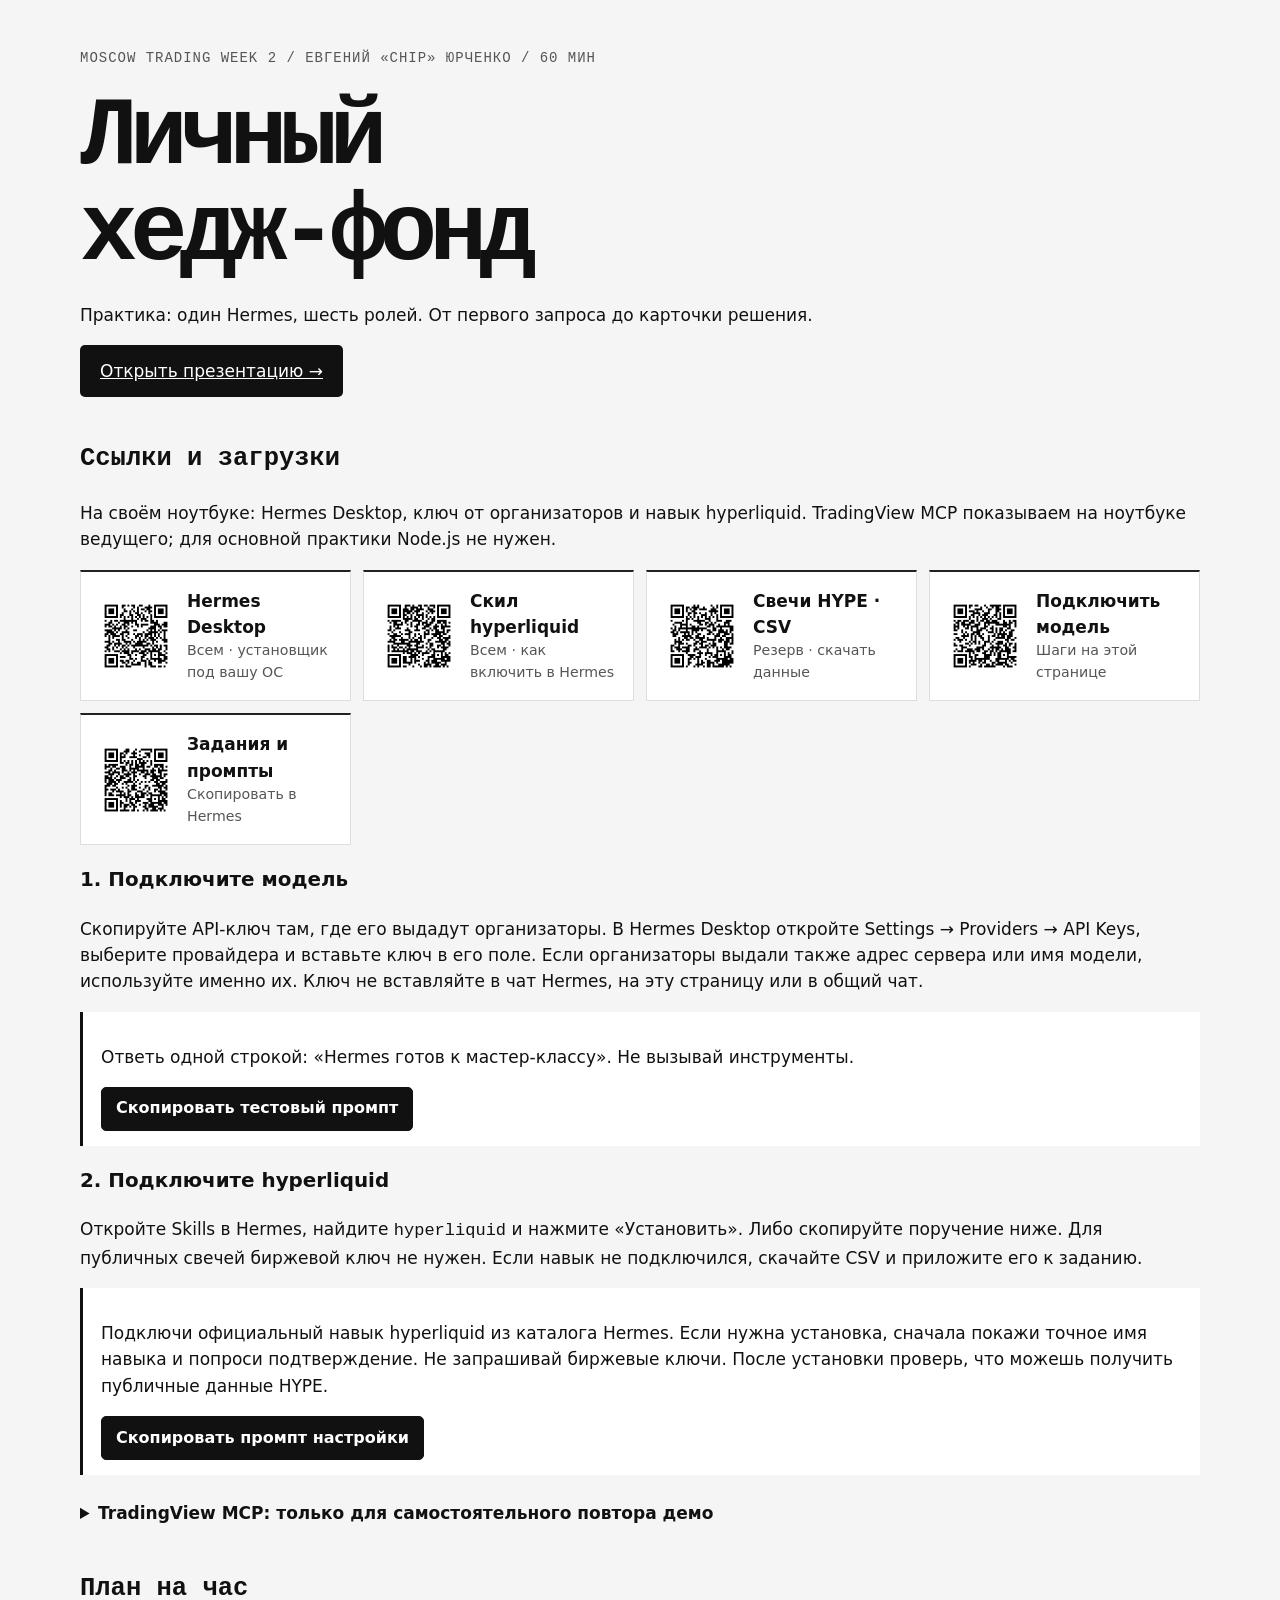
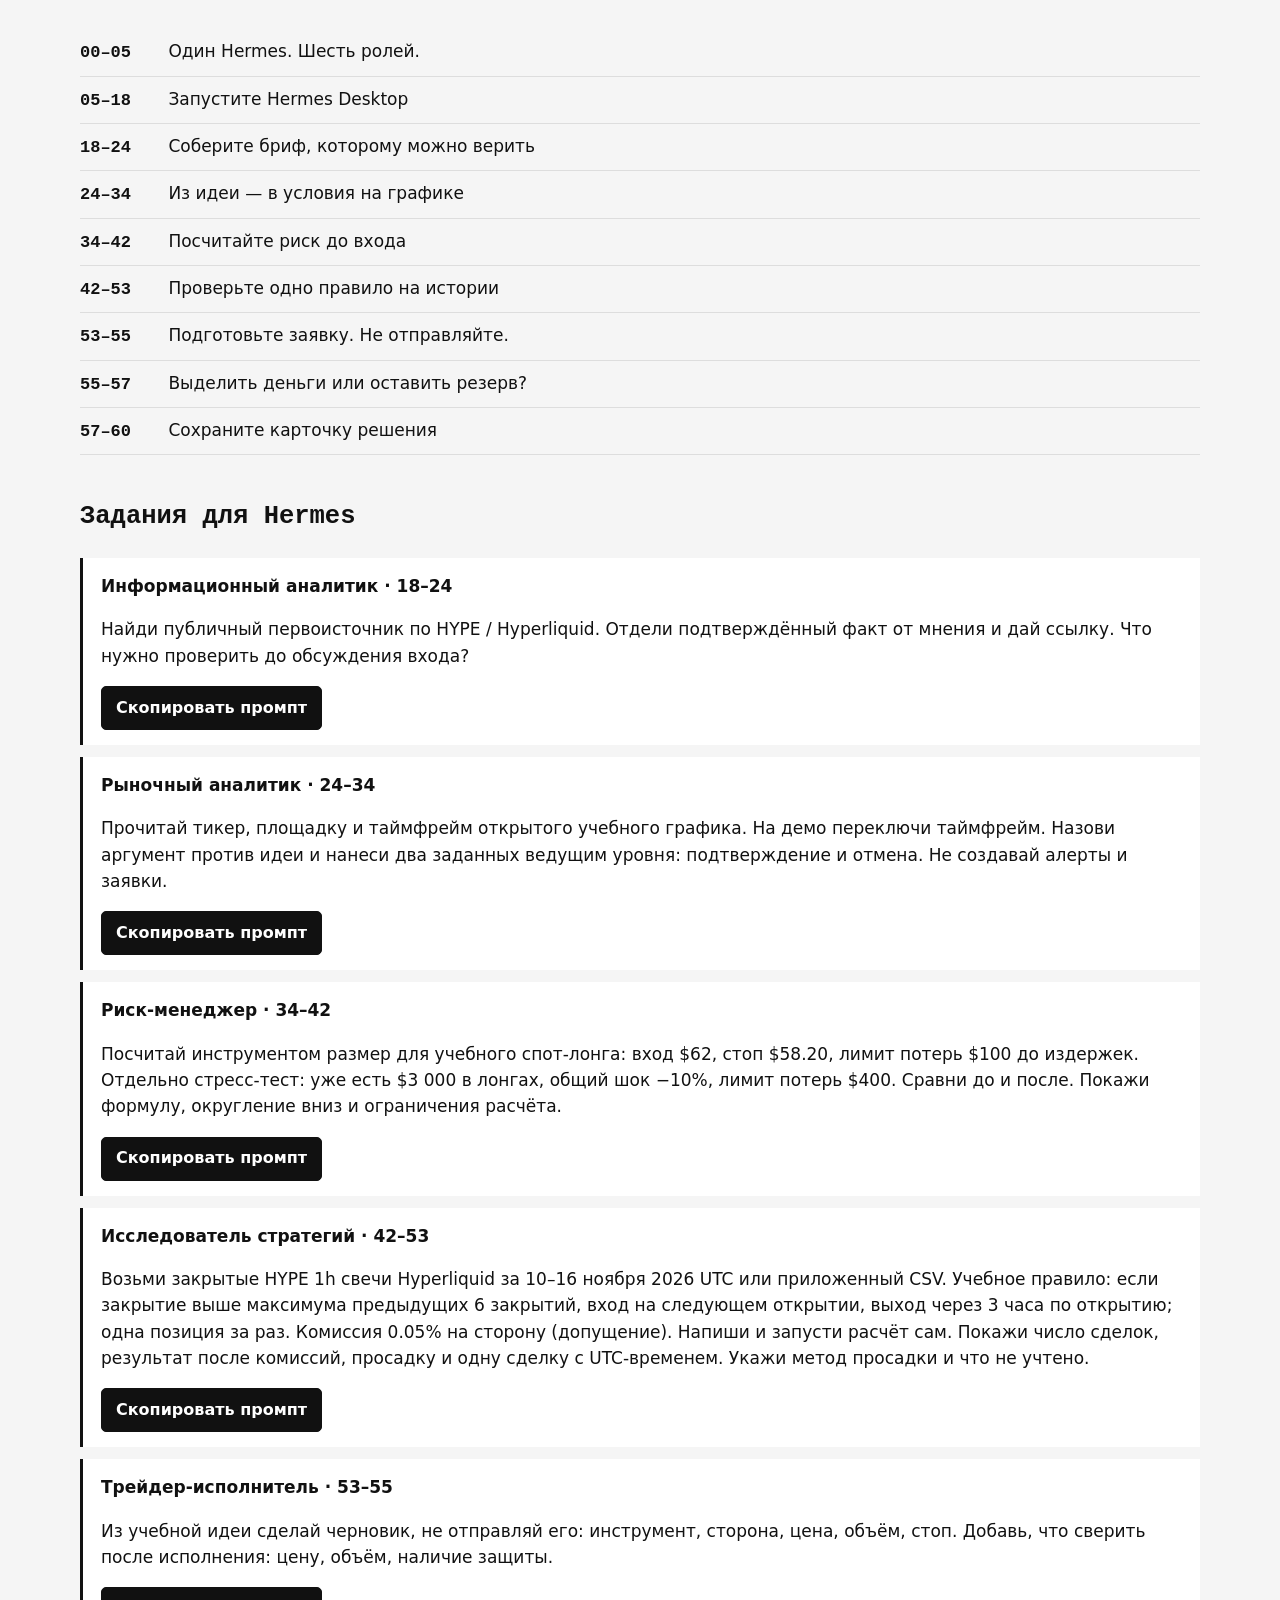
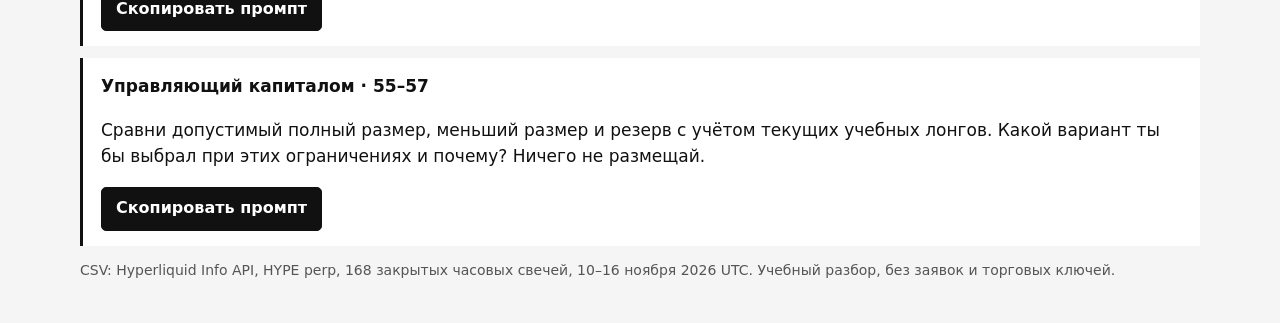
==== presentations/2026-11-19-mtw2-workshop/index.html @ dac510c4 "Make workshop instructions and prompts copy-ready" ====
<!doctype html><html lang="ru"><head><meta charset="utf-8"><meta name="viewport" content="width=device-width,initial-scale=1"><title>Личный хедж-фонд · Практика MTW2</title><style>body{margin:0;background:#f5f5f5;color:#111;font:17px/1.55 system-ui,sans-serif}main{width:min(1120px,calc(100% - 40px));margin:auto;padding:48px 0}h1,h2,.meta{font-family:ui-monospace,monospace}h1{font-size:clamp(40px,8vw,96px);line-height:1;letter-spacing:-.08em;margin:20px 0}.meta{font-size:14px;letter-spacing:.07em;color:#555}.button{display:inline-block;background:#111;color:#fff;padding:13px 20px;border-radius:5px}.grid{display:grid;grid-template-columns:repeat(auto-fit,minmax(min(100%,245px),1fr));gap:12px}.tile{background:white;border:1px solid #ddd;border-top:2px solid #222;padding:16px;display:grid;grid-template-columns:78px 1fr;gap:12px;align-items:center;text-decoration:none;color:#111}.tile:hover{border-color:#555}.tile img{width:78px}.tile small{display:block;color:#555}.task{background:white;margin:12px 0;border-left:3px solid #111;padding:15px 18px}a{color:inherit}section{margin-top:42px}.agenda p{border-bottom:1px solid #ddd;padding:9px 0;margin:0}.agenda b{display:inline-block;min-width:83px;font-family:monospace}.fine{color:#555;font-size:14px}</style><style>.copy-row{display:flex;align-items:center;flex-wrap:wrap;gap:8px 14px;margin:10px 0 0}.copy-button{appearance:none;font:inherit;font-size:16px;font-weight:650;border:1px solid var(--ink,#111);background:var(--ink,#111);color:var(--paper,#fff);border-radius:5px;padding:8px 14px;min-height:44px;cursor:pointer}.copy-button:hover{opacity:.82}.copy-button:focus-visible{outline:2px solid #777;outline-offset:3px}.copy-status{font-size:15px;min-height:1em}.ws .ws-prompt{font-size:23px;padding:15px 21px}.ws-shot .ws-qr img{width:125px}.ws-shot .copy-row{margin-top:6px}.ws-shot .ws-codes{margin-top:14px}.ws-shot .setup-steps{font-size:20px;line-height:1.35;margin-bottom:12px}.optional{margin-top:25px}.optional summary{cursor:pointer;font-weight:700}</style></head><body><main><header><div class="meta">MOSCOW TRADING WEEK 2 / ЕВГЕНИЙ «CHIP» ЮРЧЕНКО / 60 МИН</div><h1>Личный<br>хедж-фонд</h1><p>Практика: один Hermes, шесть ролей. От первого запроса до карточки решения.</p><a class="button" href="slides.html">Открыть презентацию →</a></header><section id="downloads"><h2>Ссылки и загрузки</h2><p>На своём ноутбуке: Hermes Desktop, ключ от организаторов и навык hyperliquid. TradingView MCP показываем на ноутбуке ведущего; для основной практики Node.js не нужен.</p><div class="grid"><a class="tile" href="https://hermes-agent.nousresearch.com/desktop"><img src="[data-uri]" alt="QR: Hermes Desktop"><span><b>Hermes Desktop</b><small>Всем · установщик под вашу ОС</small></span></a><a class="tile" href="https://human20.app/presentations/mtw2ws/#skills"><img src="[data-uri]" alt="QR: Скил hyperliquid"><span><b>Скил hyperliquid</b><small>Всем · как включить в Hermes</small></span></a><a class="tile" href="https://human20.app/presentations/mtw2ws/hype-1h.csv"><img src="[data-uri]" alt="QR: Свечи HYPE · CSV"><span><b>Свечи HYPE · CSV</b><small>Резерв · скачать данные</small></span></a><a class="tile" href="https://human20.app/presentations/mtw2ws/#setup"><img src="[data-uri]" alt="QR: Подключить модель"><span><b>Подключить модель</b><small>Шаги на этой странице</small></span></a><a class="tile" href="https://human20.app/presentations/mtw2ws/#tasks"><img src="[data-uri]" alt="QR: Задания и промпты"><span><b>Задания и промпты</b><small>Скопировать в Hermes</small></span></a></div><h3 id="setup">1. Подключите модель</h3><p>Скопируйте API-ключ там, где его выдадут организаторы. В Hermes Desktop откройте Settings → Providers → API Keys, выберите провайдера и вставьте ключ в его поле. Если организаторы выдали также адрес сервера или имя модели, используйте именно их. Ключ не вставляйте в чат Hermes, на эту страницу или в общий чат.</p><div class="task"><p id="first">Ответь одной строкой: «Hermes готов к мастер-классу». Не вызывай инструменты.</p><div class="copy-row"><button type="button" class="copy-button" data-copy="first">Скопировать тестовый промпт</button><span class="copy-status" role="status" aria-live="polite"></span></div></div><h3 id="skills">2. Подключите hyperliquid</h3><p>Откройте Skills в Hermes, найдите <code>hyperliquid</code> и нажмите «Установить». Либо скопируйте поручение ниже. Для публичных свечей биржевой ключ не нужен. Если навык не подключился, скачайте CSV и приложите его к заданию.</p><div class="task"><p id="install">Подключи официальный навык hyperliquid из каталога Hermes. Если нужна установка, сначала покажи точное имя навыка и попроси подтверждение. Не запрашивай биржевые ключи. После установки проверь, что можешь получить публичные данные HYPE.</p><div class="copy-row"><button type="button" class="copy-button" data-copy="install">Скопировать промпт настройки</button><span class="copy-status" role="status" aria-live="polite"></span></div></div><details class="optional"><summary>TradingView MCP: только для самостоятельного повтора демо</summary><p>Node.js 18+ нужен этому отдельному MCP-мосту, не Hermes Desktop. Основные задания работают без него и без TradingView.</p><div class="grid"><a class="tile" href="https://www.tradingview.com/desktop/"><img src="[data-uri]" alt="QR: TradingView Desktop"><span><b>TradingView Desktop</b><small>Только для своего повтора демо</small></span></a><a class="tile" href="https://nodejs.org/en/download"><img src="[data-uri]" alt="QR: Node.js"><span><b>Node.js</b><small>Только для TradingView MCP</small></span></a><a class="tile" href="https://github.com/tradesdontlie/tradingview-mcp/archive/refs/heads/main.zip"><img src="[data-uri]" alt="QR: TradingView MCP"><span><b>TradingView MCP</b><small>Только для своего повтора · ZIP</small></span></a></div><p>Для повтора на своём компьютере: установите TradingView Desktop и Node.js, распакуйте ZIP. В распакованной папке выполните <code>npm install</code>. Запустите TradingView Desktop локально в режиме отладки на порту 9222. В настройках MCP в Hermes добавьте локальный сервер: команда <code>node</code>, аргумент — абсолютный путь к <code>src/server.js</code> из распакованной папки. Не открывайте отладочный порт в сеть. На демонстрационном графике проверьте подключение перед разметкой.</p><div class="task"><p id="mcp-check">Проверь подключение существующего TradingView MCP через tv_health_check. Если связи нет, назови ошибку. Не меняй настройки, не создавай алерты и заявки.</p><div class="copy-row"><button type="button" class="copy-button" data-copy="mcp-check">Скопировать проверку подключения</button><span class="copy-status" role="status" aria-live="polite"></span></div></div></details></section><section class="agenda"><h2>План на час</h2><p><b>00–05</b> Один Hermes. Шесть ролей.</p><p><b>05–18</b> Запустите Hermes Desktop</p><p><b>18–24</b> Соберите бриф, которому можно верить</p><p><b>24–34</b> Из идеи — в условия на графике</p><p><b>34–42</b> Посчитайте риск до входа</p><p><b>42–53</b> Проверьте одно правило на истории</p><p><b>53–55</b> Подготовьте заявку. Не отправляйте.</p><p><b>55–57</b> Выделить деньги или оставить резерв?</p><p><b>57–60</b> Сохраните карточку решения</p></section><section id="tasks"><h2>Задания для Hermes</h2><div class="task"><b>Информационный аналитик · 18–24</b><p id="task-brief">Найди публичный первоисточник по HYPE / Hyperliquid. Отдели подтверждённый факт от мнения и дай ссылку. Что нужно проверить до обсуждения входа?</p><div class="copy-row"><button type="button" class="copy-button" data-copy="task-brief">Скопировать промпт</button><span class="copy-status" role="status" aria-live="polite"></span></div></div><div class="task"><b>Рыночный аналитик · 24–34</b><p id="task-analysis">Прочитай тикер, площадку и таймфрейм открытого учебного графика. На демо переключи таймфрейм. Назови аргумент против идеи и нанеси два заданных ведущим уровня: подтверждение и отмена. Не создавай алерты и заявки.</p><div class="copy-row"><button type="button" class="copy-button" data-copy="task-analysis">Скопировать промпт</button><span class="copy-status" role="status" aria-live="polite"></span></div></div><div class="task"><b>Риск-менеджер · 34–42</b><p id="task-risk">Посчитай инструментом размер для учебного спот-лонга: вход $62, стоп $58.20, лимит потерь $100 до издержек. Отдельно стресс-тест: уже есть $3 000 в лонгах, общий шок −10%, лимит потерь $400. Сравни до и после. Покажи формулу, округление вниз и ограничения расчёта.</p><div class="copy-row"><button type="button" class="copy-button" data-copy="task-risk">Скопировать промпт</button><span class="copy-status" role="status" aria-live="polite"></span></div></div><div class="task"><b>Исследователь стратегий · 42–53</b><p id="task-research">Возьми закрытые HYPE 1h свечи Hyperliquid за 10–16 ноября 2026 UTC или приложенный CSV. Учебное правило: если закрытие выше максимума предыдущих 6 закрытий, вход на следующем открытии, выход через 3 часа по открытию; одна позиция за раз. Комиссия 0.05% на сторону (допущение). Напиши и запусти расчёт сам. Покажи число сделок, результат после комиссий, просадку и одну сделку с UTC-временем. Укажи метод просадки и что не учтено.</p><div class="copy-row"><button type="button" class="copy-button" data-copy="task-research">Скопировать промпт</button><span class="copy-status" role="status" aria-live="polite"></span></div></div><div class="task"><b>Трейдер-исполнитель · 53–55</b><p id="task-ticket">Из учебной идеи сделай черновик, не отправляй его: инструмент, сторона, цена, объём, стоп. Добавь, что сверить после исполнения: цену, объём, наличие защиты.</p><div class="copy-row"><button type="button" class="copy-button" data-copy="task-ticket">Скопировать промпт</button><span class="copy-status" role="status" aria-live="polite"></span></div></div><div class="task"><b>Управляющий капиталом · 55–57</b><p id="task-capital">Сравни допустимый полный размер, меньший размер и резерв с учётом текущих учебных лонгов. Какой вариант ты бы выбрал при этих ограничениях и почему? Ничего не размещай.</p><div class="copy-row"><button type="button" class="copy-button" data-copy="task-capital">Скопировать промпт</button><span class="copy-status" role="status" aria-live="polite"></span></div></div><p class="fine">CSV: Hyperliquid Info API, HYPE perp, 168 закрытых часовых свечей, 10–16 ноября 2026 UTC. Учебный разбор, без заявок и торговых ключей.</p></section></main><script>
document.addEventListener('click',async event=>{const button=event.target.closest('[data-copy]');if(!button)return;const text=document.getElementById(button.dataset.copy);const status=button.nextElementSibling;let copied=false;try{await navigator.clipboard.writeText(text.textContent);copied=true}catch{const field=document.createElement('textarea');field.value=text.textContent;field.setAttribute('readonly','');field.style.cssText='position:fixed;inset:0 auto auto 0;opacity:0';document.body.append(field);field.select();try{copied=document.execCommand('copy')}catch{}field.remove();button.focus({preventScroll:true})}if(!copied){const range=document.createRange();range.selectNodeContents(text);const selection=getSelection();selection.removeAllRanges();selection.addRange(range)}status.textContent=copied?'Скопировано':'Текст выделен — скопируйте вручную'});
</script></body></html>
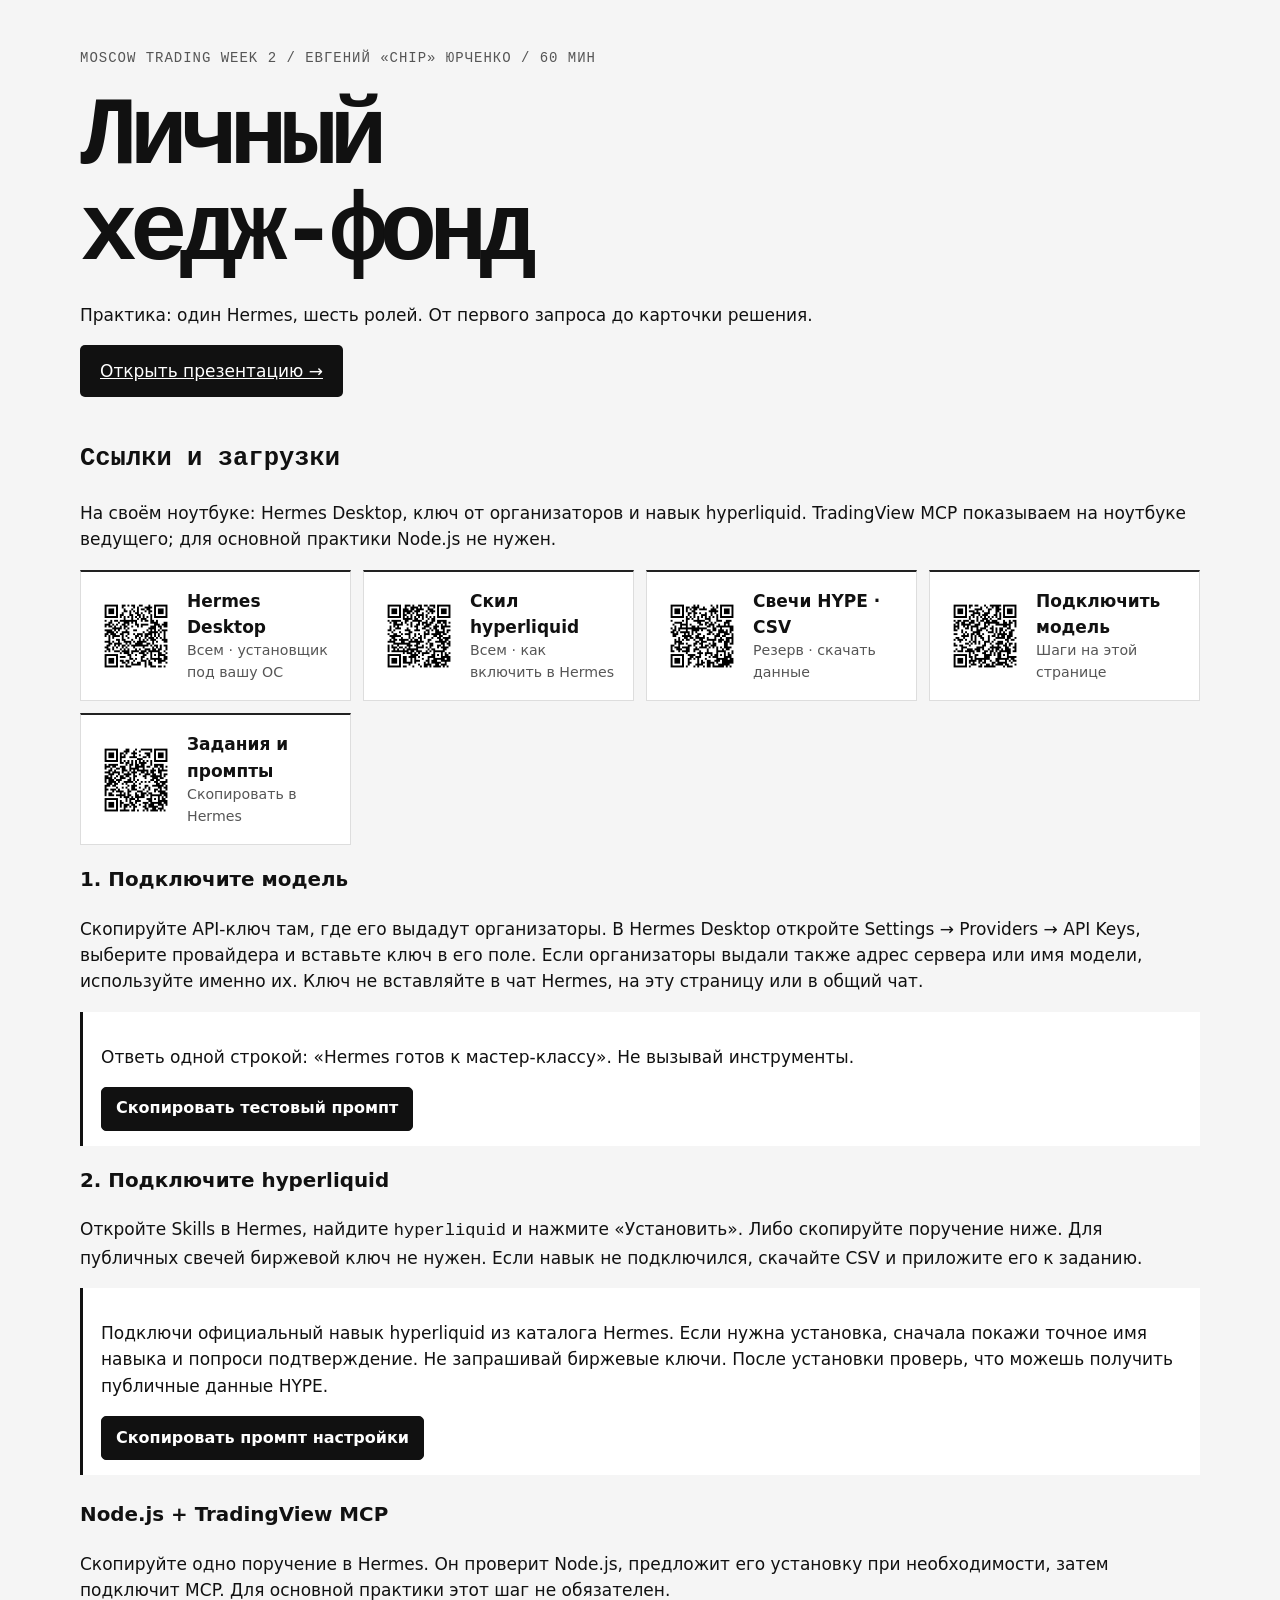
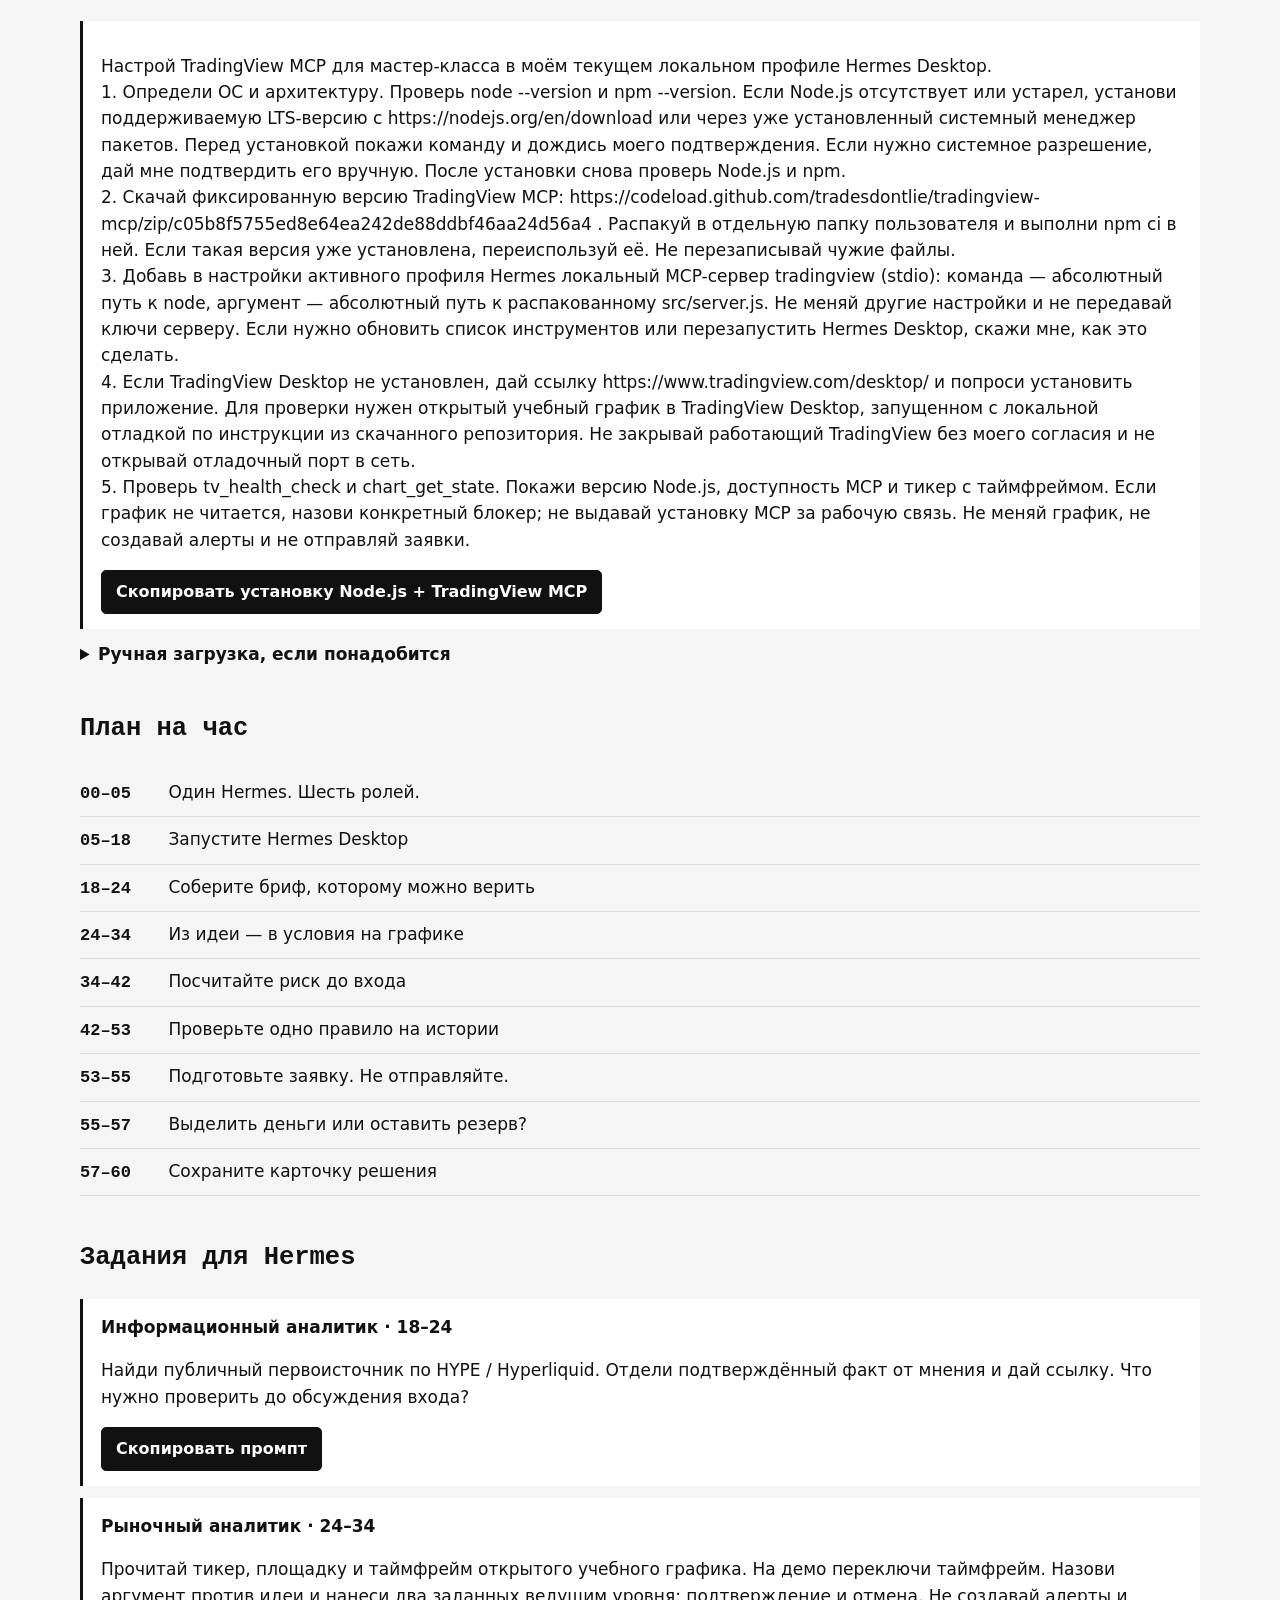
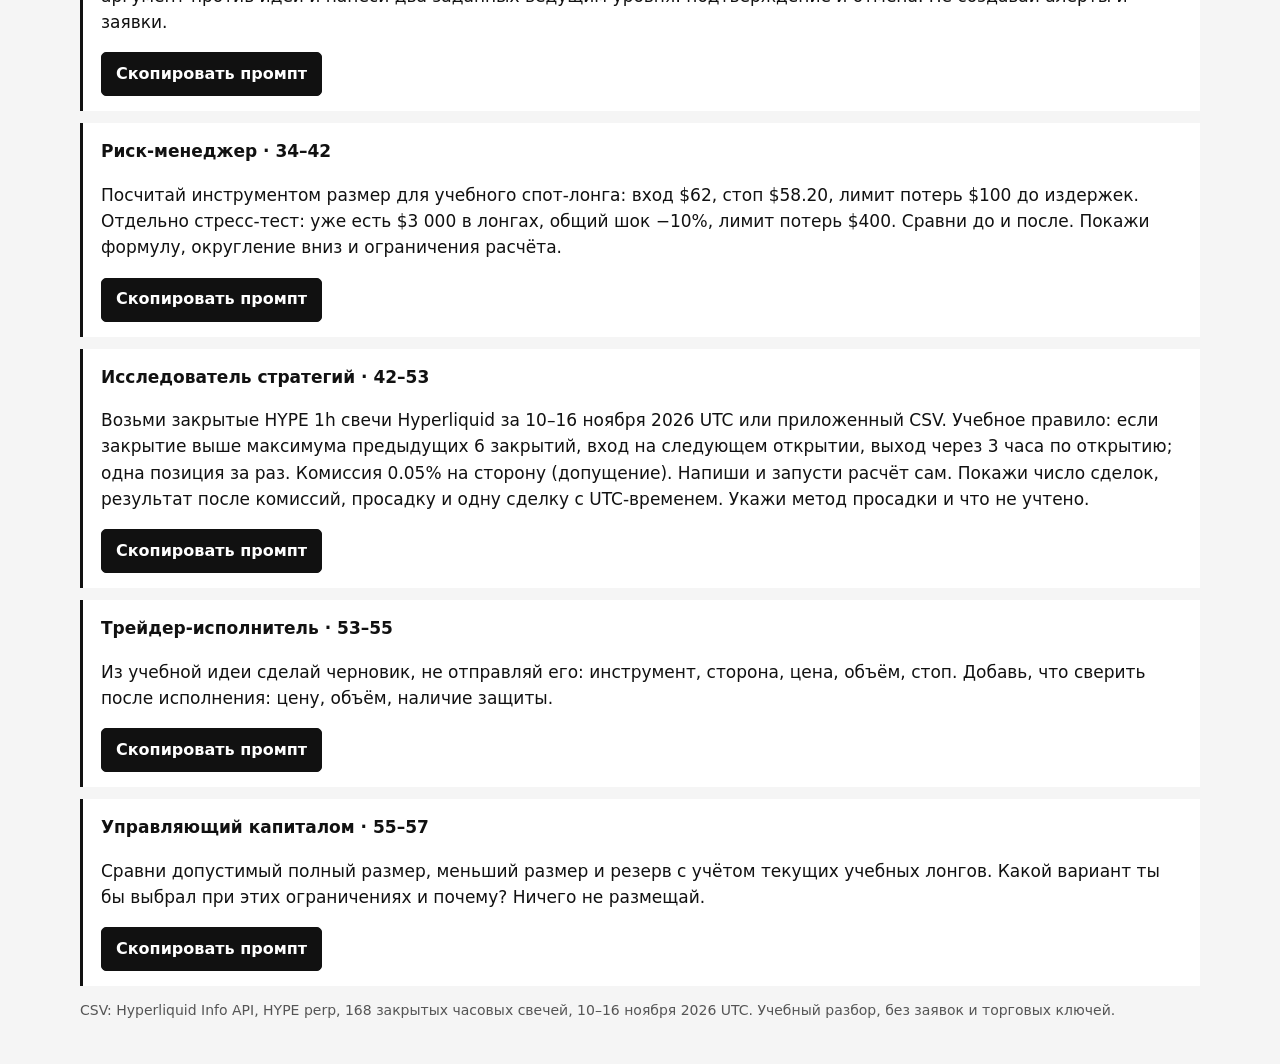
==== commit d589e2ad: "Add one-copy TradingView MCP setup prompt" ====
--- a/presentations/2026-11-19-mtw2-workshop/index.html
+++ b/presentations/2026-11-19-mtw2-workshop/index.html
@@ -1,3 +1,8 @@
-<!doctype html><html lang="ru"><head><meta charset="utf-8"><meta name="viewport" content="width=device-width,initial-scale=1"><title>Личный хедж-фонд · Практика MTW2</title><style>body{margin:0;background:#f5f5f5;color:#111;font:17px/1.55 system-ui,sans-serif}main{width:min(1120px,calc(100% - 40px));margin:auto;padding:48px 0}h1,h2,.meta{font-family:ui-monospace,monospace}h1{font-size:clamp(40px,8vw,96px);line-height:1;letter-spacing:-.08em;margin:20px 0}.meta{font-size:14px;letter-spacing:.07em;color:#555}.button{display:inline-block;background:#111;color:#fff;padding:13px 20px;border-radius:5px}.grid{display:grid;grid-template-columns:repeat(auto-fit,minmax(min(100%,245px),1fr));gap:12px}.tile{background:white;border:1px solid #ddd;border-top:2px solid #222;padding:16px;display:grid;grid-template-columns:78px 1fr;gap:12px;align-items:center;text-decoration:none;color:#111}.tile:hover{border-color:#555}.tile img{width:78px}.tile small{display:block;color:#555}.task{background:white;margin:12px 0;border-left:3px solid #111;padding:15px 18px}a{color:inherit}section{margin-top:42px}.agenda p{border-bottom:1px solid #ddd;padding:9px 0;margin:0}.agenda b{display:inline-block;min-width:83px;font-family:monospace}.fine{color:#555;font-size:14px}</style><style>.copy-row{display:flex;align-items:center;flex-wrap:wrap;gap:8px 14px;margin:10px 0 0}.copy-button{appearance:none;font:inherit;font-size:16px;font-weight:650;border:1px solid var(--ink,#111);background:var(--ink,#111);color:var(--paper,#fff);border-radius:5px;padding:8px 14px;min-height:44px;cursor:pointer}.copy-button:hover{opacity:.82}.copy-button:focus-visible{outline:2px solid #777;outline-offset:3px}.copy-status{font-size:15px;min-height:1em}.ws .ws-prompt{font-size:23px;padding:15px 21px}.ws-shot .ws-qr img{width:125px}.ws-shot .copy-row{margin-top:6px}.ws-shot .ws-codes{margin-top:14px}.ws-shot .setup-steps{font-size:20px;line-height:1.35;margin-bottom:12px}.optional{margin-top:25px}.optional summary{cursor:pointer;font-weight:700}</style></head><body><main><header><div class="meta">MOSCOW TRADING WEEK 2 / ЕВГЕНИЙ «CHIP» ЮРЧЕНКО / 60 МИН</div><h1>Личный<br>хедж-фонд</h1><p>Практика: один Hermes, шесть ролей. От первого запроса до карточки решения.</p><a class="button" href="slides.html">Открыть презентацию →</a></header><section id="downloads"><h2>Ссылки и загрузки</h2><p>На своём ноутбуке: Hermes Desktop, ключ от организаторов и навык hyperliquid. TradingView MCP показываем на ноутбуке ведущего; для основной практики Node.js не нужен.</p><div class="grid"><a class="tile" href="https://hermes-agent.nousresearch.com/desktop"><img src="[data-uri]" alt="QR: Hermes Desktop"><span><b>Hermes Desktop</b><small>Всем · установщик под вашу ОС</small></span></a><a class="tile" href="https://human20.app/presentations/mtw2ws/#skills"><img src="[data-uri]" alt="QR: Скил hyperliquid"><span><b>Скил hyperliquid</b><small>Всем · как включить в Hermes</small></span></a><a class="tile" href="https://human20.app/presentations/mtw2ws/hype-1h.csv"><img src="[data-uri]" alt="QR: Свечи HYPE · CSV"><span><b>Свечи HYPE · CSV</b><small>Резерв · скачать данные</small></span></a><a class="tile" href="https://human20.app/presentations/mtw2ws/#setup"><img src="[data-uri]" alt="QR: Подключить модель"><span><b>Подключить модель</b><small>Шаги на этой странице</small></span></a><a class="tile" href="https://human20.app/presentations/mtw2ws/#tasks"><img src="[data-uri]" alt="QR: Задания и промпты"><span><b>Задания и промпты</b><small>Скопировать в Hermes</small></span></a></div><h3 id="setup">1. Подключите модель</h3><p>Скопируйте API-ключ там, где его выдадут организаторы. В Hermes Desktop откройте Settings → Providers → API Keys, выберите провайдера и вставьте ключ в его поле. Если организаторы выдали также адрес сервера или имя модели, используйте именно их. Ключ не вставляйте в чат Hermes, на эту страницу или в общий чат.</p><div class="task"><p id="first">Ответь одной строкой: «Hermes готов к мастер-классу». Не вызывай инструменты.</p><div class="copy-row"><button type="button" class="copy-button" data-copy="first">Скопировать тестовый промпт</button><span class="copy-status" role="status" aria-live="polite"></span></div></div><h3 id="skills">2. Подключите hyperliquid</h3><p>Откройте Skills в Hermes, найдите <code>hyperliquid</code> и нажмите «Установить». Либо скопируйте поручение ниже. Для публичных свечей биржевой ключ не нужен. Если навык не подключился, скачайте CSV и приложите его к заданию.</p><div class="task"><p id="install">Подключи официальный навык hyperliquid из каталога Hermes. Если нужна установка, сначала покажи точное имя навыка и попроси подтверждение. Не запрашивай биржевые ключи. После установки проверь, что можешь получить публичные данные HYPE.</p><div class="copy-row"><button type="button" class="copy-button" data-copy="install">Скопировать промпт настройки</button><span class="copy-status" role="status" aria-live="polite"></span></div></div><details class="optional"><summary>TradingView MCP: только для самостоятельного повтора демо</summary><p>Node.js 18+ нужен этому отдельному MCP-мосту, не Hermes Desktop. Основные задания работают без него и без TradingView.</p><div class="grid"><a class="tile" href="https://www.tradingview.com/desktop/"><img src="[data-uri]" alt="QR: TradingView Desktop"><span><b>TradingView Desktop</b><small>Только для своего повтора демо</small></span></a><a class="tile" href="https://nodejs.org/en/download"><img src="[data-uri]" alt="QR: Node.js"><span><b>Node.js</b><small>Только для TradingView MCP</small></span></a><a class="tile" href="https://github.com/tradesdontlie/tradingview-mcp/archive/refs/heads/main.zip"><img src="[data-uri]" alt="QR: TradingView MCP"><span><b>TradingView MCP</b><small>Только для своего повтора · ZIP</small></span></a></div><p>Для повтора на своём компьютере: установите TradingView Desktop и Node.js, распакуйте ZIP. В распакованной папке выполните <code>npm install</code>. Запустите TradingView Desktop локально в режиме отладки на порту 9222. В настройках MCP в Hermes добавьте локальный сервер: команда <code>node</code>, аргумент — абсолютный путь к <code>src/server.js</code> из распакованной папки. Не открывайте отладочный порт в сеть. На демонстрационном графике проверьте подключение перед разметкой.</p><div class="task"><p id="mcp-check">Проверь подключение существующего TradingView MCP через tv_health_check. Если связи нет, назови ошибку. Не меняй настройки, не создавай алерты и заявки.</p><div class="copy-row"><button type="button" class="copy-button" data-copy="mcp-check">Скопировать проверку подключения</button><span class="copy-status" role="status" aria-live="polite"></span></div></div></details></section><section class="agenda"><h2>План на час</h2><p><b>00–05</b> Один Hermes. Шесть ролей.</p><p><b>05–18</b> Запустите Hermes Desktop</p><p><b>18–24</b> Соберите бриф, которому можно верить</p><p><b>24–34</b> Из идеи — в условия на графике</p><p><b>34–42</b> Посчитайте риск до входа</p><p><b>42–53</b> Проверьте одно правило на истории</p><p><b>53–55</b> Подготовьте заявку. Не отправляйте.</p><p><b>55–57</b> Выделить деньги или оставить резерв?</p><p><b>57–60</b> Сохраните карточку решения</p></section><section id="tasks"><h2>Задания для Hermes</h2><div class="task"><b>Информационный аналитик · 18–24</b><p id="task-brief">Найди публичный первоисточник по HYPE / Hyperliquid. Отдели подтверждённый факт от мнения и дай ссылку. Что нужно проверить до обсуждения входа?</p><div class="copy-row"><button type="button" class="copy-button" data-copy="task-brief">Скопировать промпт</button><span class="copy-status" role="status" aria-live="polite"></span></div></div><div class="task"><b>Рыночный аналитик · 24–34</b><p id="task-analysis">Прочитай тикер, площадку и таймфрейм открытого учебного графика. На демо переключи таймфрейм. Назови аргумент против идеи и нанеси два заданных ведущим уровня: подтверждение и отмена. Не создавай алерты и заявки.</p><div class="copy-row"><button type="button" class="copy-button" data-copy="task-analysis">Скопировать промпт</button><span class="copy-status" role="status" aria-live="polite"></span></div></div><div class="task"><b>Риск-менеджер · 34–42</b><p id="task-risk">Посчитай инструментом размер для учебного спот-лонга: вход $62, стоп $58.20, лимит потерь $100 до издержек. Отдельно стресс-тест: уже есть $3 000 в лонгах, общий шок −10%, лимит потерь $400. Сравни до и после. Покажи формулу, округление вниз и ограничения расчёта.</p><div class="copy-row"><button type="button" class="copy-button" data-copy="task-risk">Скопировать промпт</button><span class="copy-status" role="status" aria-live="polite"></span></div></div><div class="task"><b>Исследователь стратегий · 42–53</b><p id="task-research">Возьми закрытые HYPE 1h свечи Hyperliquid за 10–16 ноября 2026 UTC или приложенный CSV. Учебное правило: если закрытие выше максимума предыдущих 6 закрытий, вход на следующем открытии, выход через 3 часа по открытию; одна позиция за раз. Комиссия 0.05% на сторону (допущение). Напиши и запусти расчёт сам. Покажи число сделок, результат после комиссий, просадку и одну сделку с UTC-временем. Укажи метод просадки и что не учтено.</p><div class="copy-row"><button type="button" class="copy-button" data-copy="task-research">Скопировать промпт</button><span class="copy-status" role="status" aria-live="polite"></span></div></div><div class="task"><b>Трейдер-исполнитель · 53–55</b><p id="task-ticket">Из учебной идеи сделай черновик, не отправляй его: инструмент, сторона, цена, объём, стоп. Добавь, что сверить после исполнения: цену, объём, наличие защиты.</p><div class="copy-row"><button type="button" class="copy-button" data-copy="task-ticket">Скопировать промпт</button><span class="copy-status" role="status" aria-live="polite"></span></div></div><div class="task"><b>Управляющий капиталом · 55–57</b><p id="task-capital">Сравни допустимый полный размер, меньший размер и резерв с учётом текущих учебных лонгов. Какой вариант ты бы выбрал при этих ограничениях и почему? Ничего не размещай.</p><div class="copy-row"><button type="button" class="copy-button" data-copy="task-capital">Скопировать промпт</button><span class="copy-status" role="status" aria-live="polite"></span></div></div><p class="fine">CSV: Hyperliquid Info API, HYPE perp, 168 закрытых часовых свечей, 10–16 ноября 2026 UTC. Учебный разбор, без заявок и торговых ключей.</p></section></main><script>
+<!doctype html><html lang="ru"><head><meta charset="utf-8"><meta name="viewport" content="width=device-width,initial-scale=1"><title>Личный хедж-фонд · Практика MTW2</title><style>body{margin:0;background:#f5f5f5;color:#111;font:17px/1.55 system-ui,sans-serif}main{width:min(1120px,calc(100% - 40px));margin:auto;padding:48px 0}h1,h2,.meta{font-family:ui-monospace,monospace}h1{font-size:clamp(40px,8vw,96px);line-height:1;letter-spacing:-.08em;margin:20px 0}.meta{font-size:14px;letter-spacing:.07em;color:#555}.button{display:inline-block;background:#111;color:#fff;padding:13px 20px;border-radius:5px}.grid{display:grid;grid-template-columns:repeat(auto-fit,minmax(min(100%,245px),1fr));gap:12px}.tile{background:white;border:1px solid #ddd;border-top:2px solid #222;padding:16px;display:grid;grid-template-columns:78px 1fr;gap:12px;align-items:center;text-decoration:none;color:#111}.tile:hover{border-color:#555}.tile img{width:78px}.tile small{display:block;color:#555}.task{background:white;margin:12px 0;border-left:3px solid #111;padding:15px 18px}a{color:inherit}section{margin-top:42px}.agenda p{border-bottom:1px solid #ddd;padding:9px 0;margin:0}.agenda b{display:inline-block;min-width:83px;font-family:monospace}.fine{color:#555;font-size:14px}</style><style>.copy-row{display:flex;align-items:center;flex-wrap:wrap;gap:8px 14px;margin:10px 0 0}.copy-button{appearance:none;font:inherit;font-size:16px;font-weight:650;border:1px solid var(--ink,#111);background:var(--ink,#111);color:var(--paper,#fff);border-radius:5px;padding:8px 14px;min-height:44px;cursor:pointer}.copy-button:hover{opacity:.82}.copy-button:focus-visible{outline:2px solid #777;outline-offset:3px}.copy-status{font-size:15px;min-height:1em}.ws .ws-prompt{font-size:23px;padding:15px 21px}.ws-shot .ws-qr img{width:125px}.ws-shot .copy-row{margin-top:6px}.ws-shot .ws-codes{margin-top:14px}.ws-shot .setup-steps{font-size:20px;line-height:1.35;margin-bottom:12px}.optional{margin-top:25px}.optional summary{cursor:pointer;font-weight:700}</style><style>#tv-install{overflow-wrap:anywhere}</style></head><body><main><header><div class="meta">MOSCOW TRADING WEEK 2 / ЕВГЕНИЙ «CHIP» ЮРЧЕНКО / 60 МИН</div><h1>Личный<br>хедж-фонд</h1><p>Практика: один Hermes, шесть ролей. От первого запроса до карточки решения.</p><a class="button" href="slides.html">Открыть презентацию →</a></header><section id="downloads"><h2>Ссылки и загрузки</h2><p>На своём ноутбуке: Hermes Desktop, ключ от организаторов и навык hyperliquid. TradingView MCP показываем на ноутбуке ведущего; для основной практики Node.js не нужен.</p><div class="grid"><a class="tile" href="https://hermes-agent.nousresearch.com/desktop"><img src="[data-uri]" alt="QR: Hermes Desktop"><span><b>Hermes Desktop</b><small>Всем · установщик под вашу ОС</small></span></a><a class="tile" href="https://human20.app/presentations/mtw2ws/#skills"><img src="[data-uri]" alt="QR: Скил hyperliquid"><span><b>Скил hyperliquid</b><small>Всем · как включить в Hermes</small></span></a><a class="tile" href="https://human20.app/presentations/mtw2ws/hype-1h.csv"><img src="[data-uri]" alt="QR: Свечи HYPE · CSV"><span><b>Свечи HYPE · CSV</b><small>Резерв · скачать данные</small></span></a><a class="tile" href="https://human20.app/presentations/mtw2ws/#setup"><img src="[data-uri]" alt="QR: Подключить модель"><span><b>Подключить модель</b><small>Шаги на этой странице</small></span></a><a class="tile" href="https://human20.app/presentations/mtw2ws/#tasks"><img src="[data-uri]" alt="QR: Задания и промпты"><span><b>Задания и промпты</b><small>Скопировать в Hermes</small></span></a></div><h3 id="setup">1. Подключите модель</h3><p>Скопируйте API-ключ там, где его выдадут организаторы. В Hermes Desktop откройте Settings → Providers → API Keys, выберите провайдера и вставьте ключ в его поле. Если организаторы выдали также адрес сервера или имя модели, используйте именно их. Ключ не вставляйте в чат Hermes, на эту страницу или в общий чат.</p><div class="task"><p id="first">Ответь одной строкой: «Hermes готов к мастер-классу». Не вызывай инструменты.</p><div class="copy-row"><button type="button" class="copy-button" data-copy="first">Скопировать тестовый промпт</button><span class="copy-status" role="status" aria-live="polite"></span></div></div><h3 id="skills">2. Подключите hyperliquid</h3><p>Откройте Skills в Hermes, найдите <code>hyperliquid</code> и нажмите «Установить». Либо скопируйте поручение ниже. Для публичных свечей биржевой ключ не нужен. Если навык не подключился, скачайте CSV и приложите его к заданию.</p><div class="task"><p id="install">Подключи официальный навык hyperliquid из каталога Hermes. Если нужна установка, сначала покажи точное имя навыка и попроси подтверждение. Не запрашивай биржевые ключи. После установки проверь, что можешь получить публичные данные HYPE.</p><div class="copy-row"><button type="button" class="copy-button" data-copy="install">Скопировать промпт настройки</button><span class="copy-status" role="status" aria-live="polite"></span></div></div><section id="tv-setup" class="optional"><h3>Node.js + TradingView MCP</h3><p>Скопируйте одно поручение в Hermes. Он проверит Node.js, предложит его установку при необходимости, затем подключит MCP. Для основной практики этот шаг не обязателен.</p><div class="task" style="white-space:pre-line"><p id="tv-install">Настрой TradingView MCP для мастер-класса в моём текущем локальном профиле Hermes Desktop.
+1. Определи ОС и архитектуру. Проверь node --version и npm --version. Если Node.js отсутствует или устарел, установи поддерживаемую LTS-версию с https://nodejs.org/en/download или через уже установленный системный менеджер пакетов. Перед установкой покажи команду и дождись моего подтверждения. Если нужно системное разрешение, дай мне подтвердить его вручную. После установки снова проверь Node.js и npm.
+2. Скачай фиксированную версию TradingView MCP: https://codeload.github.com/tradesdontlie/tradingview-mcp/zip/c05b8f5755ed8e64ea242de88ddbf46aa24d56a4 . Распакуй в отдельную папку пользователя и выполни npm ci в ней. Если такая версия уже установлена, переиспользуй её. Не перезаписывай чужие файлы.
+3. Добавь в настройки активного профиля Hermes локальный MCP-сервер tradingview (stdio): команда — абсолютный путь к node, аргумент — абсолютный путь к распакованному src/server.js. Не меняй другие настройки и не передавай ключи серверу. Если нужно обновить список инструментов или перезапустить Hermes Desktop, скажи мне, как это сделать.
+4. Если TradingView Desktop не установлен, дай ссылку https://www.tradingview.com/desktop/ и попроси установить приложение. Для проверки нужен открытый учебный график в TradingView Desktop, запущенном с локальной отладкой по инструкции из скачанного репозитория. Не закрывай работающий TradingView без моего согласия и не открывай отладочный порт в сеть.
+5. Проверь tv_health_check и chart_get_state. Покажи версию Node.js, доступность MCP и тикер с таймфреймом. Если график не читается, назови конкретный блокер; не выдавай установку MCP за рабочую связь. Не меняй график, не создавай алерты и не отправляй заявки.</p><div class="copy-row"><button type="button" class="copy-button" data-copy="tv-install">Скопировать установку Node.js + TradingView MCP</button><span class="copy-status" role="status" aria-live="polite"></span></div></div><details><summary>Ручная загрузка, если понадобится</summary><div class="grid"><a class="tile" href="https://www.tradingview.com/desktop/"><img src="[data-uri]" alt="QR: TradingView Desktop"><span><b>TradingView Desktop</b><small>Только для своего повтора демо</small></span></a><a class="tile" href="https://nodejs.org/en/download"><img src="[data-uri]" alt="QR: Node.js"><span><b>Node.js</b><small>Только для TradingView MCP</small></span></a><a class="tile" href="https://codeload.github.com/tradesdontlie/tradingview-mcp/zip/c05b8f5755ed8e64ea242de88ddbf46aa24d56a4"><img src="[data-uri]" alt="QR: TradingView MCP"><span><b>TradingView MCP</b><small>Только для своего повтора · ZIP</small></span></a></div></details></section></section><section class="agenda"><h2>План на час</h2><p><b>00–05</b> Один Hermes. Шесть ролей.</p><p><b>05–18</b> Запустите Hermes Desktop</p><p><b>18–24</b> Соберите бриф, которому можно верить</p><p><b>24–34</b> Из идеи — в условия на графике</p><p><b>34–42</b> Посчитайте риск до входа</p><p><b>42–53</b> Проверьте одно правило на истории</p><p><b>53–55</b> Подготовьте заявку. Не отправляйте.</p><p><b>55–57</b> Выделить деньги или оставить резерв?</p><p><b>57–60</b> Сохраните карточку решения</p></section><section id="tasks"><h2>Задания для Hermes</h2><div class="task"><b>Информационный аналитик · 18–24</b><p id="task-brief">Найди публичный первоисточник по HYPE / Hyperliquid. Отдели подтверждённый факт от мнения и дай ссылку. Что нужно проверить до обсуждения входа?</p><div class="copy-row"><button type="button" class="copy-button" data-copy="task-brief">Скопировать промпт</button><span class="copy-status" role="status" aria-live="polite"></span></div></div><div class="task"><b>Рыночный аналитик · 24–34</b><p id="task-analysis">Прочитай тикер, площадку и таймфрейм открытого учебного графика. На демо переключи таймфрейм. Назови аргумент против идеи и нанеси два заданных ведущим уровня: подтверждение и отмена. Не создавай алерты и заявки.</p><div class="copy-row"><button type="button" class="copy-button" data-copy="task-analysis">Скопировать промпт</button><span class="copy-status" role="status" aria-live="polite"></span></div></div><div class="task"><b>Риск-менеджер · 34–42</b><p id="task-risk">Посчитай инструментом размер для учебного спот-лонга: вход $62, стоп $58.20, лимит потерь $100 до издержек. Отдельно стресс-тест: уже есть $3 000 в лонгах, общий шок −10%, лимит потерь $400. Сравни до и после. Покажи формулу, округление вниз и ограничения расчёта.</p><div class="copy-row"><button type="button" class="copy-button" data-copy="task-risk">Скопировать промпт</button><span class="copy-status" role="status" aria-live="polite"></span></div></div><div class="task"><b>Исследователь стратегий · 42–53</b><p id="task-research">Возьми закрытые HYPE 1h свечи Hyperliquid за 10–16 ноября 2026 UTC или приложенный CSV. Учебное правило: если закрытие выше максимума предыдущих 6 закрытий, вход на следующем открытии, выход через 3 часа по открытию; одна позиция за раз. Комиссия 0.05% на сторону (допущение). Напиши и запусти расчёт сам. Покажи число сделок, результат после комиссий, просадку и одну сделку с UTC-временем. Укажи метод просадки и что не учтено.</p><div class="copy-row"><button type="button" class="copy-button" data-copy="task-research">Скопировать промпт</button><span class="copy-status" role="status" aria-live="polite"></span></div></div><div class="task"><b>Трейдер-исполнитель · 53–55</b><p id="task-ticket">Из учебной идеи сделай черновик, не отправляй его: инструмент, сторона, цена, объём, стоп. Добавь, что сверить после исполнения: цену, объём, наличие защиты.</p><div class="copy-row"><button type="button" class="copy-button" data-copy="task-ticket">Скопировать промпт</button><span class="copy-status" role="status" aria-live="polite"></span></div></div><div class="task"><b>Управляющий капиталом · 55–57</b><p id="task-capital">Сравни допустимый полный размер, меньший размер и резерв с учётом текущих учебных лонгов. Какой вариант ты бы выбрал при этих ограничениях и почему? Ничего не размещай.</p><div class="copy-row"><button type="button" class="copy-button" data-copy="task-capital">Скопировать промпт</button><span class="copy-status" role="status" aria-live="polite"></span></div></div><p class="fine">CSV: Hyperliquid Info API, HYPE perp, 168 закрытых часовых свечей, 10–16 ноября 2026 UTC. Учебный разбор, без заявок и торговых ключей.</p></section></main><script>
 document.addEventListener('click',async event=>{const button=event.target.closest('[data-copy]');if(!button)return;const text=document.getElementById(button.dataset.copy);const status=button.nextElementSibling;let copied=false;try{await navigator.clipboard.writeText(text.textContent);copied=true}catch{const field=document.createElement('textarea');field.value=text.textContent;field.setAttribute('readonly','');field.style.cssText='position:fixed;inset:0 auto auto 0;opacity:0';document.body.append(field);field.select();try{copied=document.execCommand('copy')}catch{}field.remove();button.focus({preventScroll:true})}if(!copied){const range=document.createRange();range.selectNodeContents(text);const selection=getSelection();selection.removeAllRanges();selection.addRange(range)}status.textContent=copied?'Скопировано':'Текст выделен — скопируйте вручную'});
 </script></body></html>
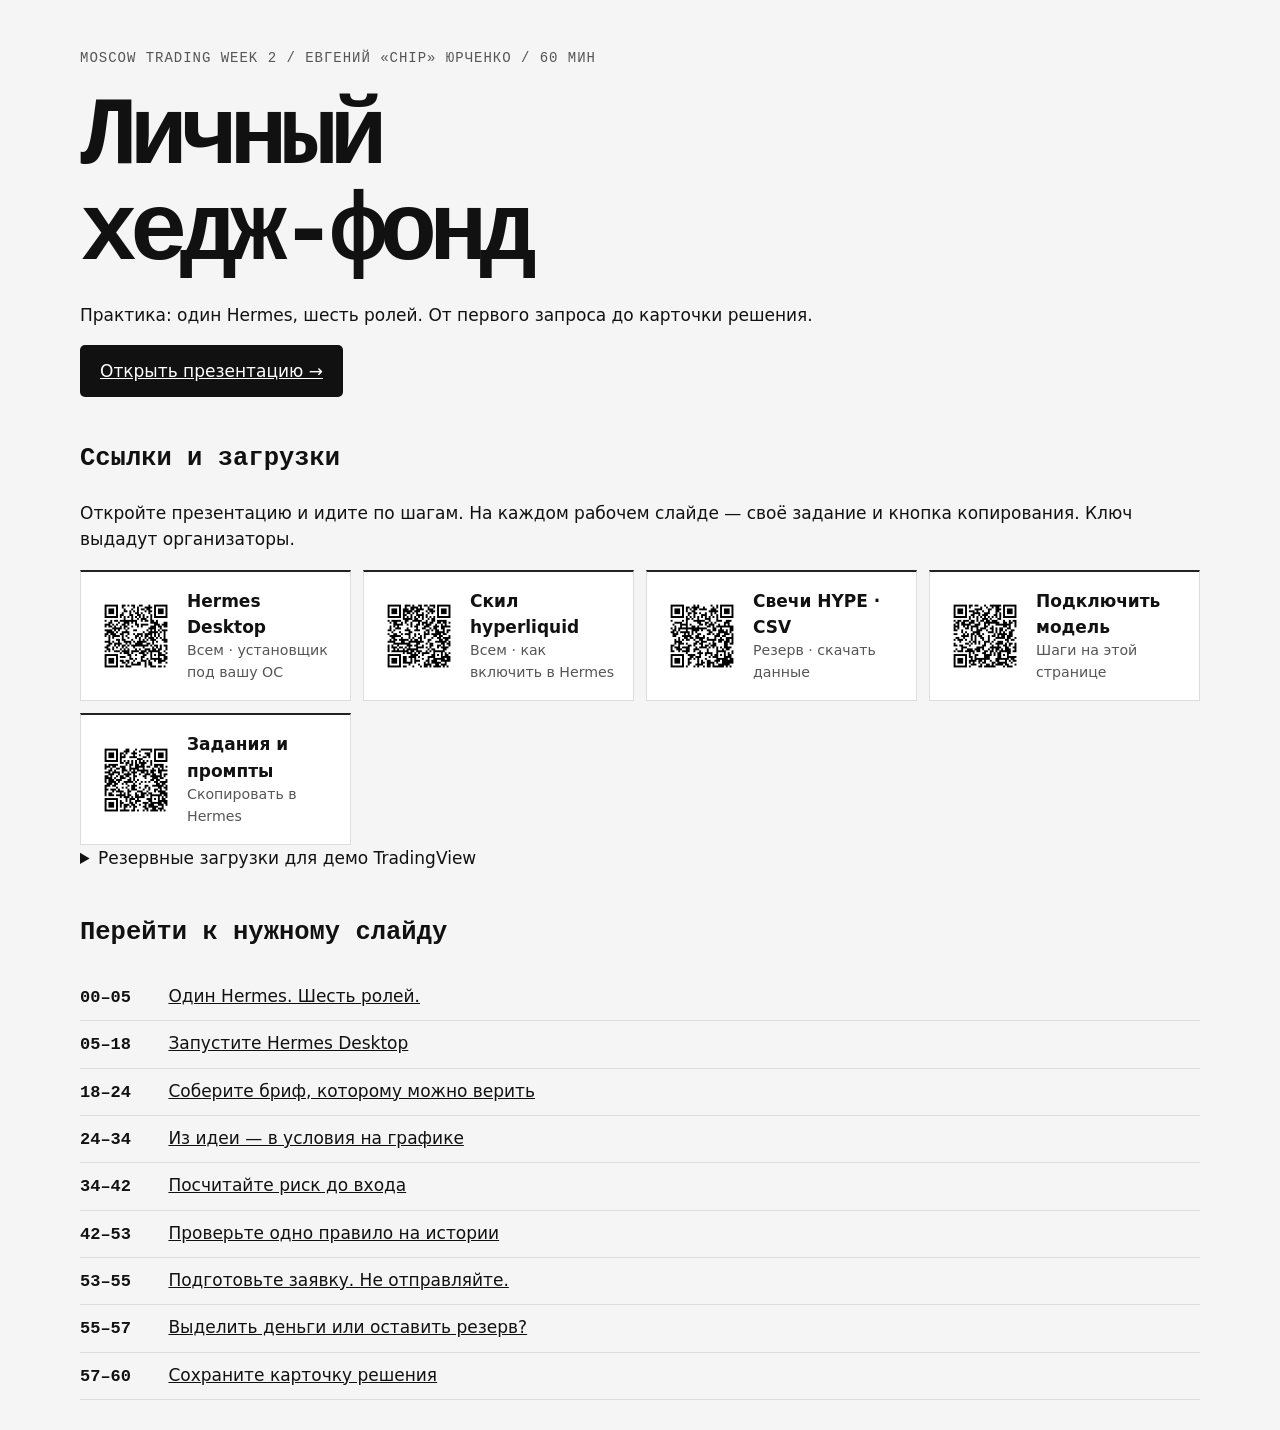
==== commit 4904a3e2: "Place workshop copy actions on their matching slides" ====
--- a/presentations/2026-11-19-mtw2-workshop/index.html
+++ b/presentations/2026-11-19-mtw2-workshop/index.html
@@ -1,8 +1 @@
-<!doctype html><html lang="ru"><head><meta charset="utf-8"><meta name="viewport" content="width=device-width,initial-scale=1"><title>Личный хедж-фонд · Практика MTW2</title><style>body{margin:0;background:#f5f5f5;color:#111;font:17px/1.55 system-ui,sans-serif}main{width:min(1120px,calc(100% - 40px));margin:auto;padding:48px 0}h1,h2,.meta{font-family:ui-monospace,monospace}h1{font-size:clamp(40px,8vw,96px);line-height:1;letter-spacing:-.08em;margin:20px 0}.meta{font-size:14px;letter-spacing:.07em;color:#555}.button{display:inline-block;background:#111;color:#fff;padding:13px 20px;border-radius:5px}.grid{display:grid;grid-template-columns:repeat(auto-fit,minmax(min(100%,245px),1fr));gap:12px}.tile{background:white;border:1px solid #ddd;border-top:2px solid #222;padding:16px;display:grid;grid-template-columns:78px 1fr;gap:12px;align-items:center;text-decoration:none;color:#111}.tile:hover{border-color:#555}.tile img{width:78px}.tile small{display:block;color:#555}.task{background:white;margin:12px 0;border-left:3px solid #111;padding:15px 18px}a{color:inherit}section{margin-top:42px}.agenda p{border-bottom:1px solid #ddd;padding:9px 0;margin:0}.agenda b{display:inline-block;min-width:83px;font-family:monospace}.fine{color:#555;font-size:14px}</style><style>.copy-row{display:flex;align-items:center;flex-wrap:wrap;gap:8px 14px;margin:10px 0 0}.copy-button{appearance:none;font:inherit;font-size:16px;font-weight:650;border:1px solid var(--ink,#111);background:var(--ink,#111);color:var(--paper,#fff);border-radius:5px;padding:8px 14px;min-height:44px;cursor:pointer}.copy-button:hover{opacity:.82}.copy-button:focus-visible{outline:2px solid #777;outline-offset:3px}.copy-status{font-size:15px;min-height:1em}.ws .ws-prompt{font-size:23px;padding:15px 21px}.ws-shot .ws-qr img{width:125px}.ws-shot .copy-row{margin-top:6px}.ws-shot .ws-codes{margin-top:14px}.ws-shot .setup-steps{font-size:20px;line-height:1.35;margin-bottom:12px}.optional{margin-top:25px}.optional summary{cursor:pointer;font-weight:700}</style><style>#tv-install{overflow-wrap:anywhere}</style></head><body><main><header><div class="meta">MOSCOW TRADING WEEK 2 / ЕВГЕНИЙ «CHIP» ЮРЧЕНКО / 60 МИН</div><h1>Личный<br>хедж-фонд</h1><p>Практика: один Hermes, шесть ролей. От первого запроса до карточки решения.</p><a class="button" href="slides.html">Открыть презентацию →</a></header><section id="downloads"><h2>Ссылки и загрузки</h2><p>На своём ноутбуке: Hermes Desktop, ключ от организаторов и навык hyperliquid. TradingView MCP показываем на ноутбуке ведущего; для основной практики Node.js не нужен.</p><div class="grid"><a class="tile" href="https://hermes-agent.nousresearch.com/desktop"><img src="[data-uri]" alt="QR: Hermes Desktop"><span><b>Hermes Desktop</b><small>Всем · установщик под вашу ОС</small></span></a><a class="tile" href="https://human20.app/presentations/mtw2ws/#skills"><img src="[data-uri]" alt="QR: Скил hyperliquid"><span><b>Скил hyperliquid</b><small>Всем · как включить в Hermes</small></span></a><a class="tile" href="https://human20.app/presentations/mtw2ws/hype-1h.csv"><img src="[data-uri]" alt="QR: Свечи HYPE · CSV"><span><b>Свечи HYPE · CSV</b><small>Резерв · скачать данные</small></span></a><a class="tile" href="https://human20.app/presentations/mtw2ws/#setup"><img src="[data-uri]" alt="QR: Подключить модель"><span><b>Подключить модель</b><small>Шаги на этой странице</small></span></a><a class="tile" href="https://human20.app/presentations/mtw2ws/#tasks"><img src="[data-uri]" alt="QR: Задания и промпты"><span><b>Задания и промпты</b><small>Скопировать в Hermes</small></span></a></div><h3 id="setup">1. Подключите модель</h3><p>Скопируйте API-ключ там, где его выдадут организаторы. В Hermes Desktop откройте Settings → Providers → API Keys, выберите провайдера и вставьте ключ в его поле. Если организаторы выдали также адрес сервера или имя модели, используйте именно их. Ключ не вставляйте в чат Hermes, на эту страницу или в общий чат.</p><div class="task"><p id="first">Ответь одной строкой: «Hermes готов к мастер-классу». Не вызывай инструменты.</p><div class="copy-row"><button type="button" class="copy-button" data-copy="first">Скопировать тестовый промпт</button><span class="copy-status" role="status" aria-live="polite"></span></div></div><h3 id="skills">2. Подключите hyperliquid</h3><p>Откройте Skills в Hermes, найдите <code>hyperliquid</code> и нажмите «Установить». Либо скопируйте поручение ниже. Для публичных свечей биржевой ключ не нужен. Если навык не подключился, скачайте CSV и приложите его к заданию.</p><div class="task"><p id="install">Подключи официальный навык hyperliquid из каталога Hermes. Если нужна установка, сначала покажи точное имя навыка и попроси подтверждение. Не запрашивай биржевые ключи. После установки проверь, что можешь получить публичные данные HYPE.</p><div class="copy-row"><button type="button" class="copy-button" data-copy="install">Скопировать промпт настройки</button><span class="copy-status" role="status" aria-live="polite"></span></div></div><section id="tv-setup" class="optional"><h3>Node.js + TradingView MCP</h3><p>Скопируйте одно поручение в Hermes. Он проверит Node.js, предложит его установку при необходимости, затем подключит MCP. Для основной практики этот шаг не обязателен.</p><div class="task" style="white-space:pre-line"><p id="tv-install">Настрой TradingView MCP для мастер-класса в моём текущем локальном профиле Hermes Desktop.
-1. Определи ОС и архитектуру. Проверь node --version и npm --version. Если Node.js отсутствует или устарел, установи поддерживаемую LTS-версию с https://nodejs.org/en/download или через уже установленный системный менеджер пакетов. Перед установкой покажи команду и дождись моего подтверждения. Если нужно системное разрешение, дай мне подтвердить его вручную. После установки снова проверь Node.js и npm.
-2. Скачай фиксированную версию TradingView MCP: https://codeload.github.com/tradesdontlie/tradingview-mcp/zip/c05b8f5755ed8e64ea242de88ddbf46aa24d56a4 . Распакуй в отдельную папку пользователя и выполни npm ci в ней. Если такая версия уже установлена, переиспользуй её. Не перезаписывай чужие файлы.
-3. Добавь в настройки активного профиля Hermes локальный MCP-сервер tradingview (stdio): команда — абсолютный путь к node, аргумент — абсолютный путь к распакованному src/server.js. Не меняй другие настройки и не передавай ключи серверу. Если нужно обновить список инструментов или перезапустить Hermes Desktop, скажи мне, как это сделать.
-4. Если TradingView Desktop не установлен, дай ссылку https://www.tradingview.com/desktop/ и попроси установить приложение. Для проверки нужен открытый учебный график в TradingView Desktop, запущенном с локальной отладкой по инструкции из скачанного репозитория. Не закрывай работающий TradingView без моего согласия и не открывай отладочный порт в сеть.
-5. Проверь tv_health_check и chart_get_state. Покажи версию Node.js, доступность MCP и тикер с таймфреймом. Если график не читается, назови конкретный блокер; не выдавай установку MCP за рабочую связь. Не меняй график, не создавай алерты и не отправляй заявки.</p><div class="copy-row"><button type="button" class="copy-button" data-copy="tv-install">Скопировать установку Node.js + TradingView MCP</button><span class="copy-status" role="status" aria-live="polite"></span></div></div><details><summary>Ручная загрузка, если понадобится</summary><div class="grid"><a class="tile" href="https://www.tradingview.com/desktop/"><img src="[data-uri]" alt="QR: TradingView Desktop"><span><b>TradingView Desktop</b><small>Только для своего повтора демо</small></span></a><a class="tile" href="https://nodejs.org/en/download"><img src="[data-uri]" alt="QR: Node.js"><span><b>Node.js</b><small>Только для TradingView MCP</small></span></a><a class="tile" href="https://codeload.github.com/tradesdontlie/tradingview-mcp/zip/c05b8f5755ed8e64ea242de88ddbf46aa24d56a4"><img src="[data-uri]" alt="QR: TradingView MCP"><span><b>TradingView MCP</b><small>Только для своего повтора · ZIP</small></span></a></div></details></section></section><section class="agenda"><h2>План на час</h2><p><b>00–05</b> Один Hermes. Шесть ролей.</p><p><b>05–18</b> Запустите Hermes Desktop</p><p><b>18–24</b> Соберите бриф, которому можно верить</p><p><b>24–34</b> Из идеи — в условия на графике</p><p><b>34–42</b> Посчитайте риск до входа</p><p><b>42–53</b> Проверьте одно правило на истории</p><p><b>53–55</b> Подготовьте заявку. Не отправляйте.</p><p><b>55–57</b> Выделить деньги или оставить резерв?</p><p><b>57–60</b> Сохраните карточку решения</p></section><section id="tasks"><h2>Задания для Hermes</h2><div class="task"><b>Информационный аналитик · 18–24</b><p id="task-brief">Найди публичный первоисточник по HYPE / Hyperliquid. Отдели подтверждённый факт от мнения и дай ссылку. Что нужно проверить до обсуждения входа?</p><div class="copy-row"><button type="button" class="copy-button" data-copy="task-brief">Скопировать промпт</button><span class="copy-status" role="status" aria-live="polite"></span></div></div><div class="task"><b>Рыночный аналитик · 24–34</b><p id="task-analysis">Прочитай тикер, площадку и таймфрейм открытого учебного графика. На демо переключи таймфрейм. Назови аргумент против идеи и нанеси два заданных ведущим уровня: подтверждение и отмена. Не создавай алерты и заявки.</p><div class="copy-row"><button type="button" class="copy-button" data-copy="task-analysis">Скопировать промпт</button><span class="copy-status" role="status" aria-live="polite"></span></div></div><div class="task"><b>Риск-менеджер · 34–42</b><p id="task-risk">Посчитай инструментом размер для учебного спот-лонга: вход $62, стоп $58.20, лимит потерь $100 до издержек. Отдельно стресс-тест: уже есть $3 000 в лонгах, общий шок −10%, лимит потерь $400. Сравни до и после. Покажи формулу, округление вниз и ограничения расчёта.</p><div class="copy-row"><button type="button" class="copy-button" data-copy="task-risk">Скопировать промпт</button><span class="copy-status" role="status" aria-live="polite"></span></div></div><div class="task"><b>Исследователь стратегий · 42–53</b><p id="task-research">Возьми закрытые HYPE 1h свечи Hyperliquid за 10–16 ноября 2026 UTC или приложенный CSV. Учебное правило: если закрытие выше максимума предыдущих 6 закрытий, вход на следующем открытии, выход через 3 часа по открытию; одна позиция за раз. Комиссия 0.05% на сторону (допущение). Напиши и запусти расчёт сам. Покажи число сделок, результат после комиссий, просадку и одну сделку с UTC-временем. Укажи метод просадки и что не учтено.</p><div class="copy-row"><button type="button" class="copy-button" data-copy="task-research">Скопировать промпт</button><span class="copy-status" role="status" aria-live="polite"></span></div></div><div class="task"><b>Трейдер-исполнитель · 53–55</b><p id="task-ticket">Из учебной идеи сделай черновик, не отправляй его: инструмент, сторона, цена, объём, стоп. Добавь, что сверить после исполнения: цену, объём, наличие защиты.</p><div class="copy-row"><button type="button" class="copy-button" data-copy="task-ticket">Скопировать промпт</button><span class="copy-status" role="status" aria-live="polite"></span></div></div><div class="task"><b>Управляющий капиталом · 55–57</b><p id="task-capital">Сравни допустимый полный размер, меньший размер и резерв с учётом текущих учебных лонгов. Какой вариант ты бы выбрал при этих ограничениях и почему? Ничего не размещай.</p><div class="copy-row"><button type="button" class="copy-button" data-copy="task-capital">Скопировать промпт</button><span class="copy-status" role="status" aria-live="polite"></span></div></div><p class="fine">CSV: Hyperliquid Info API, HYPE perp, 168 закрытых часовых свечей, 10–16 ноября 2026 UTC. Учебный разбор, без заявок и торговых ключей.</p></section></main><script>
-document.addEventListener('click',async event=>{const button=event.target.closest('[data-copy]');if(!button)return;const text=document.getElementById(button.dataset.copy);const status=button.nextElementSibling;let copied=false;try{await navigator.clipboard.writeText(text.textContent);copied=true}catch{const field=document.createElement('textarea');field.value=text.textContent;field.setAttribute('readonly','');field.style.cssText='position:fixed;inset:0 auto auto 0;opacity:0';document.body.append(field);field.select();try{copied=document.execCommand('copy')}catch{}field.remove();button.focus({preventScroll:true})}if(!copied){const range=document.createRange();range.selectNodeContents(text);const selection=getSelection();selection.removeAllRanges();selection.addRange(range)}status.textContent=copied?'Скопировано':'Текст выделен — скопируйте вручную'});
-</script></body></html>+<!doctype html><html lang="ru"><head><meta charset="utf-8"><meta name="viewport" content="width=device-width,initial-scale=1"><title>Личный хедж-фонд · Практика MTW2</title><style>body{margin:0;background:#f5f5f5;color:#111;font:17px/1.55 system-ui,sans-serif}main{width:min(1120px,calc(100% - 40px));margin:auto;padding:48px 0}h1,h2,.meta{font-family:ui-monospace,monospace}h1{font-size:clamp(40px,8vw,96px);line-height:1;letter-spacing:-.08em;margin:20px 0}.meta{font-size:14px;letter-spacing:.07em;color:#555}.button{display:inline-block;background:#111;color:#fff;padding:13px 20px;border-radius:5px}.grid{display:grid;grid-template-columns:repeat(auto-fit,minmax(min(100%,245px),1fr));gap:12px}.tile{background:white;border:1px solid #ddd;border-top:2px solid #222;padding:16px;display:grid;grid-template-columns:78px 1fr;gap:12px;align-items:center;text-decoration:none;color:#111}.tile:hover{border-color:#555}.tile img{width:78px}.tile small{display:block;color:#555}.task{background:white;margin:12px 0;border-left:3px solid #111;padding:15px 18px}a{color:inherit}section{margin-top:42px}.agenda p{border-bottom:1px solid #ddd;padding:9px 0;margin:0}.agenda b{display:inline-block;min-width:83px;font-family:monospace}.fine{color:#555;font-size:14px}</style></head><body><main><header><div class="meta">MOSCOW TRADING WEEK 2 / ЕВГЕНИЙ «CHIP» ЮРЧЕНКО / 60 МИН</div><h1>Личный<br>хедж-фонд</h1><p>Практика: один Hermes, шесть ролей. От первого запроса до карточки решения.</p><a class="button" href="slides.html">Открыть презентацию →</a></header><section id="downloads"><h2>Ссылки и загрузки</h2><p>Откройте презентацию и идите по шагам. На каждом рабочем слайде — своё задание и кнопка копирования. Ключ выдадут организаторы.</p><div class="grid"><a class="tile" href="https://hermes-agent.nousresearch.com/desktop"><img src="[data-uri]" alt="QR: Hermes Desktop"><span><b>Hermes Desktop</b><small>Всем · установщик под вашу ОС</small></span></a><a class="tile" href="https://human20.app/presentations/mtw2ws/#skills"><img src="[data-uri]" alt="QR: Скил hyperliquid"><span><b>Скил hyperliquid</b><small>Всем · как включить в Hermes</small></span></a><a class="tile" href="https://human20.app/presentations/mtw2ws/hype-1h.csv"><img src="[data-uri]" alt="QR: Свечи HYPE · CSV"><span><b>Свечи HYPE · CSV</b><small>Резерв · скачать данные</small></span></a><a class="tile" href="https://human20.app/presentations/mtw2ws/#setup"><img src="[data-uri]" alt="QR: Подключить модель"><span><b>Подключить модель</b><small>Шаги на этой странице</small></span></a><a class="tile" href="https://human20.app/presentations/mtw2ws/#tasks"><img src="[data-uri]" alt="QR: Задания и промпты"><span><b>Задания и промпты</b><small>Скопировать в Hermes</small></span></a></div><details class="optional"><summary>Резервные загрузки для демо TradingView</summary><div class="grid"><a class="tile" href="https://www.tradingview.com/desktop/"><img src="[data-uri]" alt="QR: TradingView Desktop"><span><b>TradingView Desktop</b><small>Только для своего повтора демо</small></span></a><a class="tile" href="https://nodejs.org/en/download"><img src="[data-uri]" alt="QR: Node.js"><span><b>Node.js</b><small>Только для TradingView MCP</small></span></a><a class="tile" href="https://codeload.github.com/tradesdontlie/tradingview-mcp/zip/c05b8f5755ed8e64ea242de88ddbf46aa24d56a4"><img src="[data-uri]" alt="QR: TradingView MCP"><span><b>TradingView MCP</b><small>Только для своего повтора · ZIP</small></span></a></div></details></section><section class="agenda" id="tasks"><h2>Перейти к нужному слайду</h2><p><b>00–05</b> <a href="slides.html#cover">Один Hermes. Шесть ролей.</a></p><p id="setup"><b>05–18</b> <a href="slides.html#setup">Запустите Hermes Desktop</a></p><p><b>18–24</b> <a href="slides.html#brief">Соберите бриф, которому можно верить</a></p><p id="tv-setup"><b>24–34</b> <a href="slides.html#analysis">Из идеи — в условия на графике</a></p><p><b>34–42</b> <a href="slides.html#risk">Посчитайте риск до входа</a></p><p id="skills"><b>42–53</b> <a href="slides.html#research">Проверьте одно правило на истории</a></p><p><b>53–55</b> <a href="slides.html#ticket">Подготовьте заявку. Не отправляйте.</a></p><p><b>55–57</b> <a href="slides.html#capital">Выделить деньги или оставить резерв?</a></p><p><b>57–60</b> <a href="slides.html#close">Сохраните карточку решения</a></p></section></main></body></html>
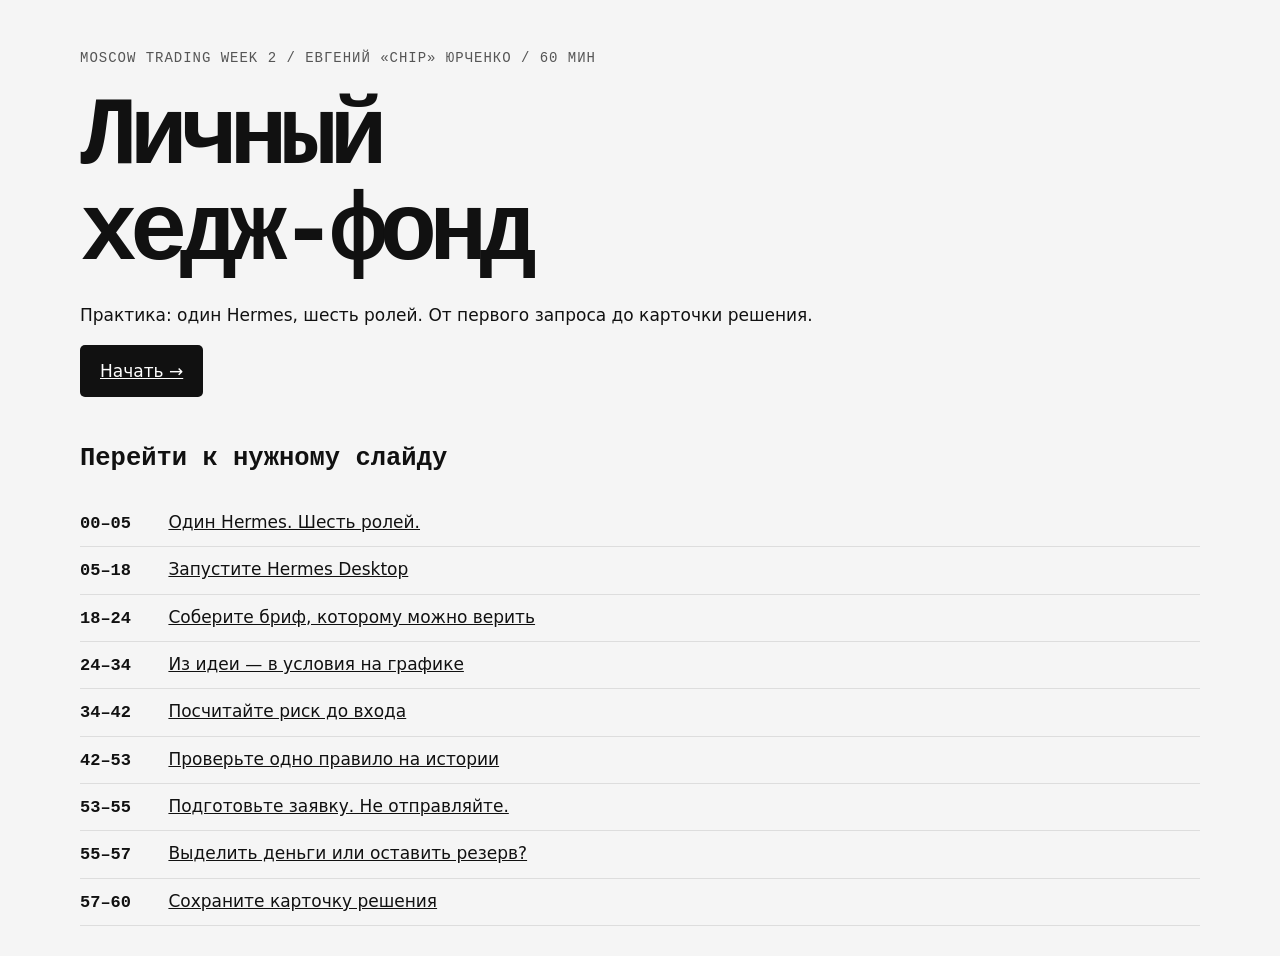
==== commit dfab9490: "Replace workshop QR codes with slide-local links" ====
--- a/presentations/2026-11-19-mtw2-workshop/index.html
+++ b/presentations/2026-11-19-mtw2-workshop/index.html
@@ -1 +1 @@
-<!doctype html><html lang="ru"><head><meta charset="utf-8"><meta name="viewport" content="width=device-width,initial-scale=1"><title>Личный хедж-фонд · Практика MTW2</title><style>body{margin:0;background:#f5f5f5;color:#111;font:17px/1.55 system-ui,sans-serif}main{width:min(1120px,calc(100% - 40px));margin:auto;padding:48px 0}h1,h2,.meta{font-family:ui-monospace,monospace}h1{font-size:clamp(40px,8vw,96px);line-height:1;letter-spacing:-.08em;margin:20px 0}.meta{font-size:14px;letter-spacing:.07em;color:#555}.button{display:inline-block;background:#111;color:#fff;padding:13px 20px;border-radius:5px}.grid{display:grid;grid-template-columns:repeat(auto-fit,minmax(min(100%,245px),1fr));gap:12px}.tile{background:white;border:1px solid #ddd;border-top:2px solid #222;padding:16px;display:grid;grid-template-columns:78px 1fr;gap:12px;align-items:center;text-decoration:none;color:#111}.tile:hover{border-color:#555}.tile img{width:78px}.tile small{display:block;color:#555}.task{background:white;margin:12px 0;border-left:3px solid #111;padding:15px 18px}a{color:inherit}section{margin-top:42px}.agenda p{border-bottom:1px solid #ddd;padding:9px 0;margin:0}.agenda b{display:inline-block;min-width:83px;font-family:monospace}.fine{color:#555;font-size:14px}</style></head><body><main><header><div class="meta">MOSCOW TRADING WEEK 2 / ЕВГЕНИЙ «CHIP» ЮРЧЕНКО / 60 МИН</div><h1>Личный<br>хедж-фонд</h1><p>Практика: один Hermes, шесть ролей. От первого запроса до карточки решения.</p><a class="button" href="slides.html">Открыть презентацию →</a></header><section id="downloads"><h2>Ссылки и загрузки</h2><p>Откройте презентацию и идите по шагам. На каждом рабочем слайде — своё задание и кнопка копирования. Ключ выдадут организаторы.</p><div class="grid"><a class="tile" href="https://hermes-agent.nousresearch.com/desktop"><img src="[data-uri]" alt="QR: Hermes Desktop"><span><b>Hermes Desktop</b><small>Всем · установщик под вашу ОС</small></span></a><a class="tile" href="https://human20.app/presentations/mtw2ws/#skills"><img src="[data-uri]" alt="QR: Скил hyperliquid"><span><b>Скил hyperliquid</b><small>Всем · как включить в Hermes</small></span></a><a class="tile" href="https://human20.app/presentations/mtw2ws/hype-1h.csv"><img src="[data-uri]" alt="QR: Свечи HYPE · CSV"><span><b>Свечи HYPE · CSV</b><small>Резерв · скачать данные</small></span></a><a class="tile" href="https://human20.app/presentations/mtw2ws/#setup"><img src="[data-uri]" alt="QR: Подключить модель"><span><b>Подключить модель</b><small>Шаги на этой странице</small></span></a><a class="tile" href="https://human20.app/presentations/mtw2ws/#tasks"><img src="[data-uri]" alt="QR: Задания и промпты"><span><b>Задания и промпты</b><small>Скопировать в Hermes</small></span></a></div><details class="optional"><summary>Резервные загрузки для демо TradingView</summary><div class="grid"><a class="tile" href="https://www.tradingview.com/desktop/"><img src="[data-uri]" alt="QR: TradingView Desktop"><span><b>TradingView Desktop</b><small>Только для своего повтора демо</small></span></a><a class="tile" href="https://nodejs.org/en/download"><img src="[data-uri]" alt="QR: Node.js"><span><b>Node.js</b><small>Только для TradingView MCP</small></span></a><a class="tile" href="https://codeload.github.com/tradesdontlie/tradingview-mcp/zip/c05b8f5755ed8e64ea242de88ddbf46aa24d56a4"><img src="[data-uri]" alt="QR: TradingView MCP"><span><b>TradingView MCP</b><small>Только для своего повтора · ZIP</small></span></a></div></details></section><section class="agenda" id="tasks"><h2>Перейти к нужному слайду</h2><p><b>00–05</b> <a href="slides.html#cover">Один Hermes. Шесть ролей.</a></p><p id="setup"><b>05–18</b> <a href="slides.html#setup">Запустите Hermes Desktop</a></p><p><b>18–24</b> <a href="slides.html#brief">Соберите бриф, которому можно верить</a></p><p id="tv-setup"><b>24–34</b> <a href="slides.html#analysis">Из идеи — в условия на графике</a></p><p><b>34–42</b> <a href="slides.html#risk">Посчитайте риск до входа</a></p><p id="skills"><b>42–53</b> <a href="slides.html#research">Проверьте одно правило на истории</a></p><p><b>53–55</b> <a href="slides.html#ticket">Подготовьте заявку. Не отправляйте.</a></p><p><b>55–57</b> <a href="slides.html#capital">Выделить деньги или оставить резерв?</a></p><p><b>57–60</b> <a href="slides.html#close">Сохраните карточку решения</a></p></section></main></body></html>+<!doctype html><html lang="ru"><head><meta charset="utf-8"><meta name="viewport" content="width=device-width,initial-scale=1"><title>Личный хедж-фонд · Практика MTW2</title><style>body{margin:0;background:#f5f5f5;color:#111;font:17px/1.55 system-ui,sans-serif}main{width:min(1120px,calc(100% - 40px));margin:auto;padding:48px 0}h1,h2,.meta{font-family:ui-monospace,monospace}h1{font-size:clamp(40px,8vw,96px);line-height:1;letter-spacing:-.08em;margin:20px 0}.meta{font-size:14px;letter-spacing:.07em;color:#555}.button{display:inline-block;background:#111;color:#fff;padding:13px 20px;border-radius:5px}.grid{display:grid;grid-template-columns:repeat(auto-fit,minmax(min(100%,245px),1fr));gap:12px}.tile{background:white;border:1px solid #ddd;border-top:2px solid #222;padding:16px;display:grid;grid-template-columns:78px 1fr;gap:12px;align-items:center;text-decoration:none;color:#111}.tile:hover{border-color:#555}.tile img{width:78px}.tile small{display:block;color:#555}.task{background:white;margin:12px 0;border-left:3px solid #111;padding:15px 18px}a{color:inherit}section{margin-top:42px}.agenda p{border-bottom:1px solid #ddd;padding:9px 0;margin:0}.agenda b{display:inline-block;min-width:83px;font-family:monospace}.fine{color:#555;font-size:14px}</style></head><body><main><header><div class="meta">MOSCOW TRADING WEEK 2 / ЕВГЕНИЙ «CHIP» ЮРЧЕНКО / 60 МИН</div><h1>Личный<br>хедж-фонд</h1><p>Практика: один Hermes, шесть ролей. От первого запроса до карточки решения.</p><a class="button" href="slides.html">Начать →</a></header><section class="agenda" id="tasks"><h2>Перейти к нужному слайду</h2><p><b>00–05</b> <a href="slides.html#cover">Один Hermes. Шесть ролей.</a></p><p id="setup"><b>05–18</b> <a href="slides.html#setup">Запустите Hermes Desktop</a></p><p><b>18–24</b> <a href="slides.html#brief">Соберите бриф, которому можно верить</a></p><p id="tv-setup"><b>24–34</b> <a href="slides.html#analysis">Из идеи — в условия на графике</a></p><p><b>34–42</b> <a href="slides.html#risk">Посчитайте риск до входа</a></p><p id="skills"><b>42–53</b> <a href="slides.html#research">Проверьте одно правило на истории</a></p><p><b>53–55</b> <a href="slides.html#ticket">Подготовьте заявку. Не отправляйте.</a></p><p><b>55–57</b> <a href="slides.html#capital">Выделить деньги или оставить резерв?</a></p><p><b>57–60</b> <a href="slides.html#close">Сохраните карточку решения</a></p></section></main></body></html>
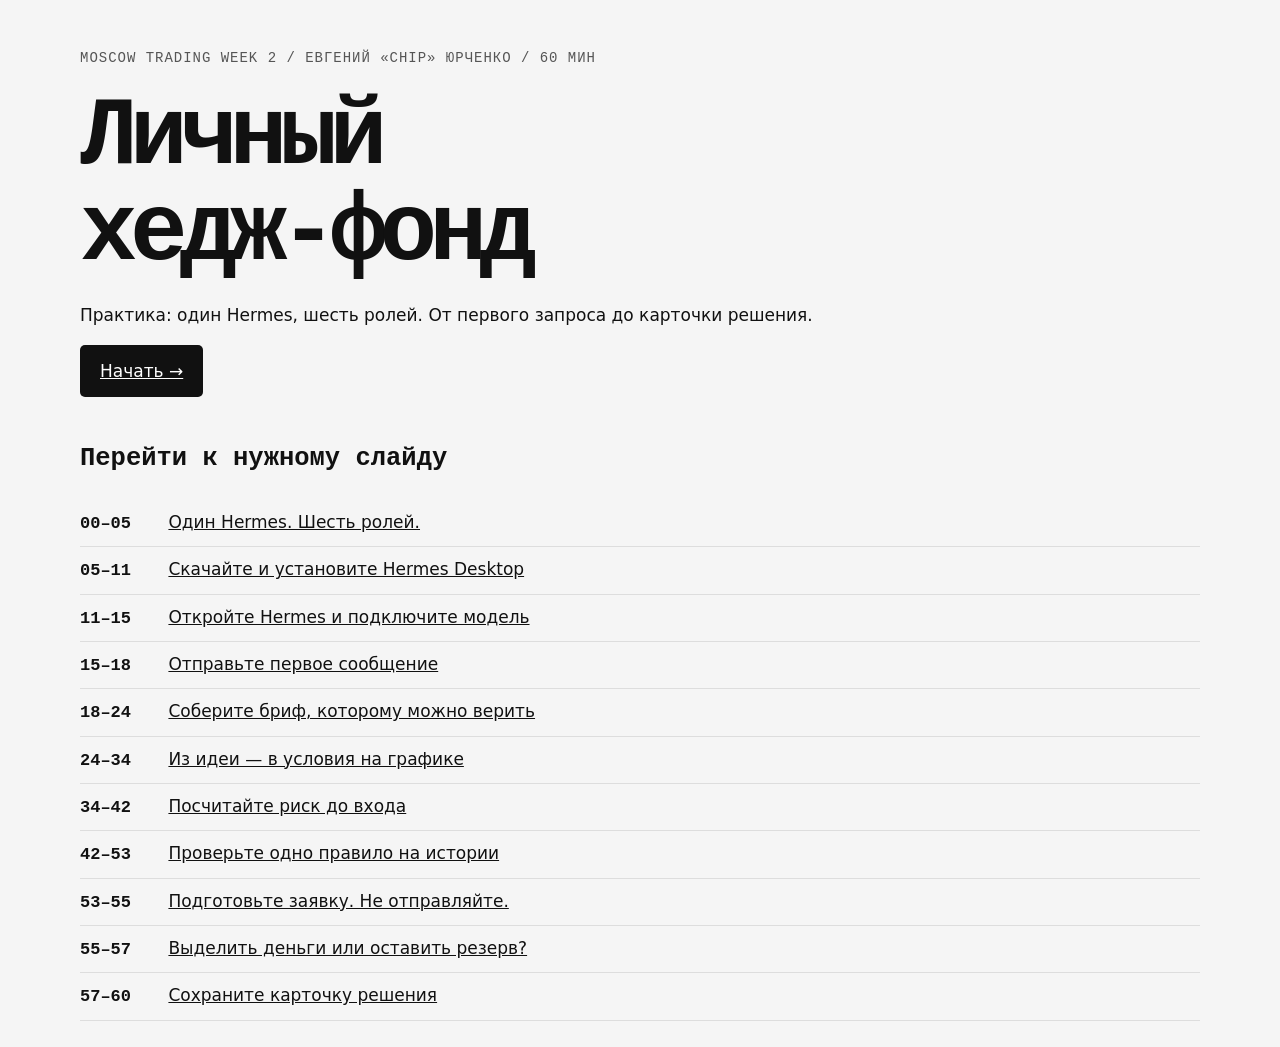
==== commit 020809b3: "Guide workshop attendees from a clean laptop to their first task" ====
--- a/presentations/2026-11-19-mtw2-workshop/index.html
+++ b/presentations/2026-11-19-mtw2-workshop/index.html
@@ -1 +1 @@
-<!doctype html><html lang="ru"><head><meta charset="utf-8"><meta name="viewport" content="width=device-width,initial-scale=1"><title>Личный хедж-фонд · Практика MTW2</title><style>body{margin:0;background:#f5f5f5;color:#111;font:17px/1.55 system-ui,sans-serif}main{width:min(1120px,calc(100% - 40px));margin:auto;padding:48px 0}h1,h2,.meta{font-family:ui-monospace,monospace}h1{font-size:clamp(40px,8vw,96px);line-height:1;letter-spacing:-.08em;margin:20px 0}.meta{font-size:14px;letter-spacing:.07em;color:#555}.button{display:inline-block;background:#111;color:#fff;padding:13px 20px;border-radius:5px}.grid{display:grid;grid-template-columns:repeat(auto-fit,minmax(min(100%,245px),1fr));gap:12px}.tile{background:white;border:1px solid #ddd;border-top:2px solid #222;padding:16px;display:grid;grid-template-columns:78px 1fr;gap:12px;align-items:center;text-decoration:none;color:#111}.tile:hover{border-color:#555}.tile img{width:78px}.tile small{display:block;color:#555}.task{background:white;margin:12px 0;border-left:3px solid #111;padding:15px 18px}a{color:inherit}section{margin-top:42px}.agenda p{border-bottom:1px solid #ddd;padding:9px 0;margin:0}.agenda b{display:inline-block;min-width:83px;font-family:monospace}.fine{color:#555;font-size:14px}</style></head><body><main><header><div class="meta">MOSCOW TRADING WEEK 2 / ЕВГЕНИЙ «CHIP» ЮРЧЕНКО / 60 МИН</div><h1>Личный<br>хедж-фонд</h1><p>Практика: один Hermes, шесть ролей. От первого запроса до карточки решения.</p><a class="button" href="slides.html">Начать →</a></header><section class="agenda" id="tasks"><h2>Перейти к нужному слайду</h2><p><b>00–05</b> <a href="slides.html#cover">Один Hermes. Шесть ролей.</a></p><p id="setup"><b>05–18</b> <a href="slides.html#setup">Запустите Hermes Desktop</a></p><p><b>18–24</b> <a href="slides.html#brief">Соберите бриф, которому можно верить</a></p><p id="tv-setup"><b>24–34</b> <a href="slides.html#analysis">Из идеи — в условия на графике</a></p><p><b>34–42</b> <a href="slides.html#risk">Посчитайте риск до входа</a></p><p id="skills"><b>42–53</b> <a href="slides.html#research">Проверьте одно правило на истории</a></p><p><b>53–55</b> <a href="slides.html#ticket">Подготовьте заявку. Не отправляйте.</a></p><p><b>55–57</b> <a href="slides.html#capital">Выделить деньги или оставить резерв?</a></p><p><b>57–60</b> <a href="slides.html#close">Сохраните карточку решения</a></p></section></main></body></html>+<!doctype html><html lang="ru"><head><meta charset="utf-8"><meta name="viewport" content="width=device-width,initial-scale=1"><title>Личный хедж-фонд · Практика MTW2</title><style>body{margin:0;background:#f5f5f5;color:#111;font:17px/1.55 system-ui,sans-serif}main{width:min(1120px,calc(100% - 40px));margin:auto;padding:48px 0}h1,h2,.meta{font-family:ui-monospace,monospace}h1{font-size:clamp(40px,8vw,96px);line-height:1;letter-spacing:-.08em;margin:20px 0}.meta{font-size:14px;letter-spacing:.07em;color:#555}.button{display:inline-block;background:#111;color:#fff;padding:13px 20px;border-radius:5px}.grid{display:grid;grid-template-columns:repeat(auto-fit,minmax(min(100%,245px),1fr));gap:12px}.tile{background:white;border:1px solid #ddd;border-top:2px solid #222;padding:16px;display:grid;grid-template-columns:78px 1fr;gap:12px;align-items:center;text-decoration:none;color:#111}.tile:hover{border-color:#555}.tile img{width:78px}.tile small{display:block;color:#555}.task{background:white;margin:12px 0;border-left:3px solid #111;padding:15px 18px}a{color:inherit}section{margin-top:42px}.agenda p{border-bottom:1px solid #ddd;padding:9px 0;margin:0}.agenda b{display:inline-block;min-width:83px;font-family:monospace}.fine{color:#555;font-size:14px}</style></head><body><main><header><div class="meta">MOSCOW TRADING WEEK 2 / ЕВГЕНИЙ «CHIP» ЮРЧЕНКО / 60 МИН</div><h1>Личный<br>хедж-фонд</h1><p>Практика: один Hermes, шесть ролей. От первого запроса до карточки решения.</p><a class="button" href="slides.html">Начать →</a></header><section class="agenda" id="tasks"><h2>Перейти к нужному слайду</h2><p><b>00–05</b> <a href="slides.html#cover">Один Hermes. Шесть ролей.</a></p><p id="setup"><b>05–11</b> <a href="slides.html#setup">Скачайте и установите Hermes Desktop</a></p><p><b>11–15</b> <a href="slides.html#model">Откройте Hermes и подключите модель</a></p><p><b>15–18</b> <a href="slides.html#first-chat">Отправьте первое сообщение</a></p><p><b>18–24</b> <a href="slides.html#brief">Соберите бриф, которому можно верить</a></p><p id="tv-setup"><b>24–34</b> <a href="slides.html#analysis">Из идеи — в условия на графике</a></p><p><b>34–42</b> <a href="slides.html#risk">Посчитайте риск до входа</a></p><p id="skills"><b>42–53</b> <a href="slides.html#research">Проверьте одно правило на истории</a></p><p><b>53–55</b> <a href="slides.html#ticket">Подготовьте заявку. Не отправляйте.</a></p><p><b>55–57</b> <a href="slides.html#capital">Выделить деньги или оставить резерв?</a></p><p><b>57–60</b> <a href="slides.html#close">Сохраните карточку решения</a></p></section></main></body></html>
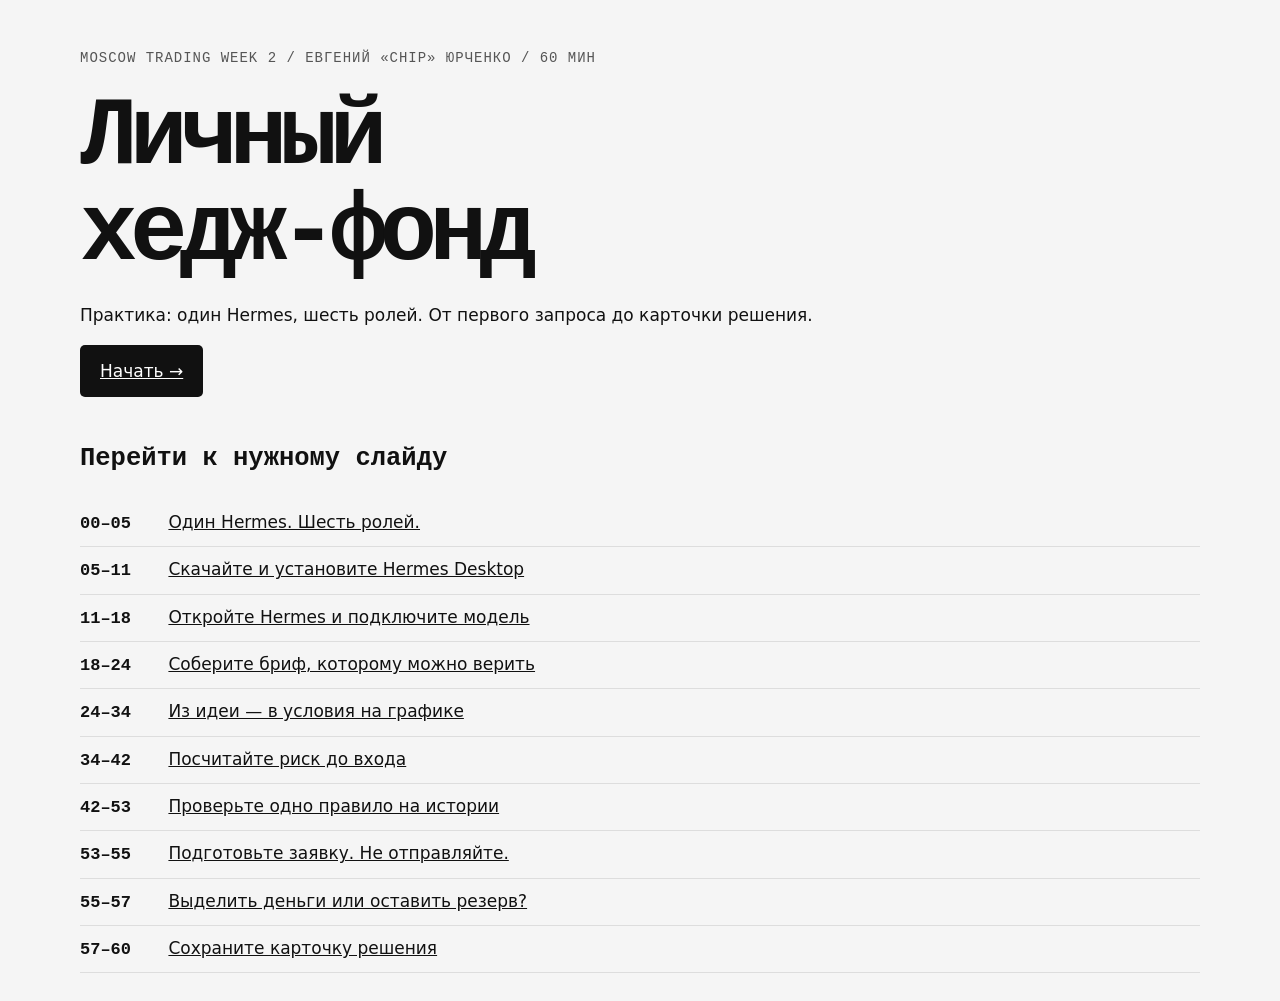
==== commit ada5ec3c: "Use Terra Medium and Bitcoin throughout the workshop" ====
--- a/presentations/2026-11-19-mtw2-workshop/index.html
+++ b/presentations/2026-11-19-mtw2-workshop/index.html
@@ -1 +1 @@
-<!doctype html><html lang="ru"><head><meta charset="utf-8"><meta name="viewport" content="width=device-width,initial-scale=1"><title>Личный хедж-фонд · Практика MTW2</title><style>body{margin:0;background:#f5f5f5;color:#111;font:17px/1.55 system-ui,sans-serif}main{width:min(1120px,calc(100% - 40px));margin:auto;padding:48px 0}h1,h2,.meta{font-family:ui-monospace,monospace}h1{font-size:clamp(40px,8vw,96px);line-height:1;letter-spacing:-.08em;margin:20px 0}.meta{font-size:14px;letter-spacing:.07em;color:#555}.button{display:inline-block;background:#111;color:#fff;padding:13px 20px;border-radius:5px}.grid{display:grid;grid-template-columns:repeat(auto-fit,minmax(min(100%,245px),1fr));gap:12px}.tile{background:white;border:1px solid #ddd;border-top:2px solid #222;padding:16px;display:grid;grid-template-columns:78px 1fr;gap:12px;align-items:center;text-decoration:none;color:#111}.tile:hover{border-color:#555}.tile img{width:78px}.tile small{display:block;color:#555}.task{background:white;margin:12px 0;border-left:3px solid #111;padding:15px 18px}a{color:inherit}section{margin-top:42px}.agenda p{border-bottom:1px solid #ddd;padding:9px 0;margin:0}.agenda b{display:inline-block;min-width:83px;font-family:monospace}.fine{color:#555;font-size:14px}</style></head><body><main><header><div class="meta">MOSCOW TRADING WEEK 2 / ЕВГЕНИЙ «CHIP» ЮРЧЕНКО / 60 МИН</div><h1>Личный<br>хедж-фонд</h1><p>Практика: один Hermes, шесть ролей. От первого запроса до карточки решения.</p><a class="button" href="slides.html">Начать →</a></header><section class="agenda" id="tasks"><h2>Перейти к нужному слайду</h2><p><b>00–05</b> <a href="slides.html#cover">Один Hermes. Шесть ролей.</a></p><p id="setup"><b>05–11</b> <a href="slides.html#setup">Скачайте и установите Hermes Desktop</a></p><p><b>11–15</b> <a href="slides.html#model">Откройте Hermes и подключите модель</a></p><p><b>15–18</b> <a href="slides.html#first-chat">Отправьте первое сообщение</a></p><p><b>18–24</b> <a href="slides.html#brief">Соберите бриф, которому можно верить</a></p><p id="tv-setup"><b>24–34</b> <a href="slides.html#analysis">Из идеи — в условия на графике</a></p><p><b>34–42</b> <a href="slides.html#risk">Посчитайте риск до входа</a></p><p id="skills"><b>42–53</b> <a href="slides.html#research">Проверьте одно правило на истории</a></p><p><b>53–55</b> <a href="slides.html#ticket">Подготовьте заявку. Не отправляйте.</a></p><p><b>55–57</b> <a href="slides.html#capital">Выделить деньги или оставить резерв?</a></p><p><b>57–60</b> <a href="slides.html#close">Сохраните карточку решения</a></p></section></main></body></html>+<!doctype html><html lang="ru"><head><meta charset="utf-8"><meta name="viewport" content="width=device-width,initial-scale=1"><title>Личный хедж-фонд · Практика MTW2</title><style>body{margin:0;background:#f5f5f5;color:#111;font:17px/1.55 system-ui,sans-serif}main{width:min(1120px,calc(100% - 40px));margin:auto;padding:48px 0}h1,h2,.meta{font-family:ui-monospace,monospace}h1{font-size:clamp(40px,8vw,96px);line-height:1;letter-spacing:-.08em;margin:20px 0}.meta{font-size:14px;letter-spacing:.07em;color:#555}.button{display:inline-block;background:#111;color:#fff;padding:13px 20px;border-radius:5px}.grid{display:grid;grid-template-columns:repeat(auto-fit,minmax(min(100%,245px),1fr));gap:12px}.tile{background:white;border:1px solid #ddd;border-top:2px solid #222;padding:16px;display:grid;grid-template-columns:78px 1fr;gap:12px;align-items:center;text-decoration:none;color:#111}.tile:hover{border-color:#555}.tile img{width:78px}.tile small{display:block;color:#555}.task{background:white;margin:12px 0;border-left:3px solid #111;padding:15px 18px}a{color:inherit}section{margin-top:42px}.agenda p{border-bottom:1px solid #ddd;padding:9px 0;margin:0}.agenda b{display:inline-block;min-width:83px;font-family:monospace}.fine{color:#555;font-size:14px}</style></head><body><main><header><div class="meta">MOSCOW TRADING WEEK 2 / ЕВГЕНИЙ «CHIP» ЮРЧЕНКО / 60 МИН</div><h1>Личный<br>хедж-фонд</h1><p>Практика: один Hermes, шесть ролей. От первого запроса до карточки решения.</p><a class="button" href="slides.html">Начать →</a></header><section class="agenda" id="tasks"><h2>Перейти к нужному слайду</h2><p><b>00–05</b> <a href="slides.html#cover">Один Hermes. Шесть ролей.</a></p><p id="setup"><b>05–11</b> <a href="slides.html#setup">Скачайте и установите Hermes Desktop</a></p><p><b>11–18</b> <a href="slides.html#model">Откройте Hermes и подключите модель</a></p><p><b>18–24</b> <a href="slides.html#brief">Соберите бриф, которому можно верить</a></p><p id="tv-setup"><b>24–34</b> <a href="slides.html#analysis">Из идеи — в условия на графике</a></p><p><b>34–42</b> <a href="slides.html#risk">Посчитайте риск до входа</a></p><p id="skills"><b>42–53</b> <a href="slides.html#research">Проверьте одно правило на истории</a></p><p><b>53–55</b> <a href="slides.html#ticket">Подготовьте заявку. Не отправляйте.</a></p><p><b>55–57</b> <a href="slides.html#capital">Выделить деньги или оставить резерв?</a></p><p><b>57–60</b> <a href="slides.html#close">Сохраните карточку решения</a></p></section></main></body></html>
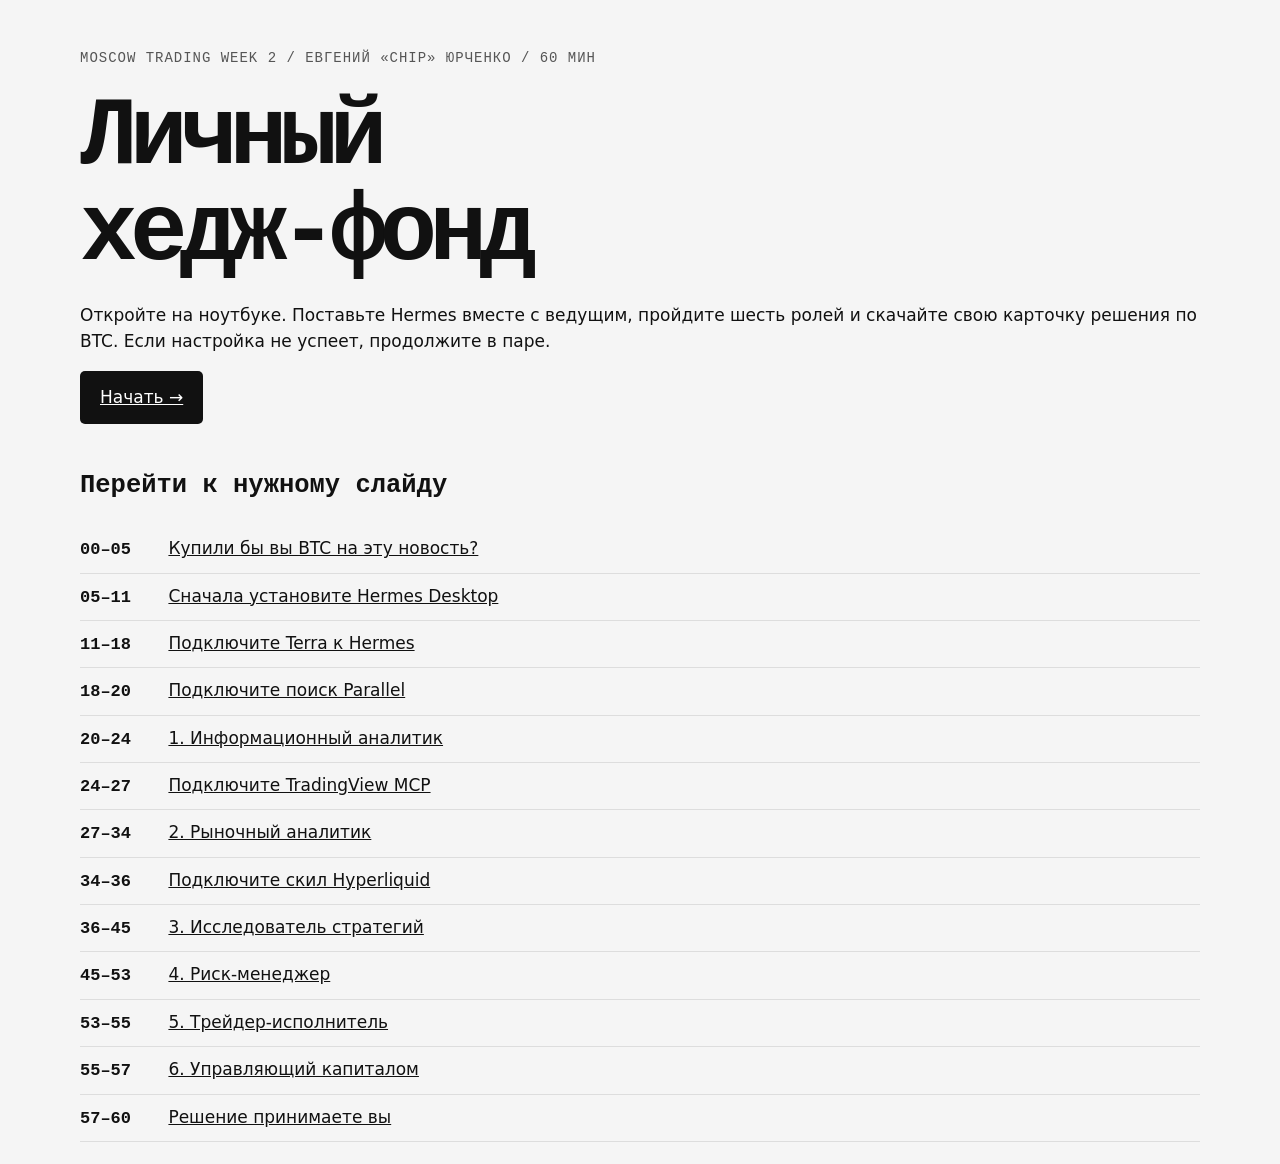
==== commit 72c1cb26: "Publish the BTC workshop with separate tool setup slides" ====
--- a/presentations/2026-11-19-mtw2-workshop/index.html
+++ b/presentations/2026-11-19-mtw2-workshop/index.html
@@ -1 +1 @@
-<!doctype html><html lang="ru"><head><meta charset="utf-8"><meta name="viewport" content="width=device-width,initial-scale=1"><title>Личный хедж-фонд · Практика MTW2</title><style>body{margin:0;background:#f5f5f5;color:#111;font:17px/1.55 system-ui,sans-serif}main{width:min(1120px,calc(100% - 40px));margin:auto;padding:48px 0}h1,h2,.meta{font-family:ui-monospace,monospace}h1{font-size:clamp(40px,8vw,96px);line-height:1;letter-spacing:-.08em;margin:20px 0}.meta{font-size:14px;letter-spacing:.07em;color:#555}.button{display:inline-block;background:#111;color:#fff;padding:13px 20px;border-radius:5px}.grid{display:grid;grid-template-columns:repeat(auto-fit,minmax(min(100%,245px),1fr));gap:12px}.tile{background:white;border:1px solid #ddd;border-top:2px solid #222;padding:16px;display:grid;grid-template-columns:78px 1fr;gap:12px;align-items:center;text-decoration:none;color:#111}.tile:hover{border-color:#555}.tile img{width:78px}.tile small{display:block;color:#555}.task{background:white;margin:12px 0;border-left:3px solid #111;padding:15px 18px}a{color:inherit}section{margin-top:42px}.agenda p{border-bottom:1px solid #ddd;padding:9px 0;margin:0}.agenda b{display:inline-block;min-width:83px;font-family:monospace}.fine{color:#555;font-size:14px}</style></head><body><main><header><div class="meta">MOSCOW TRADING WEEK 2 / ЕВГЕНИЙ «CHIP» ЮРЧЕНКО / 60 МИН</div><h1>Личный<br>хедж-фонд</h1><p>Практика: один Hermes, шесть ролей. От первого запроса до карточки решения.</p><a class="button" href="slides.html">Начать →</a></header><section class="agenda" id="tasks"><h2>Перейти к нужному слайду</h2><p><b>00–05</b> <a href="slides.html#cover">Один Hermes. Шесть ролей.</a></p><p id="setup"><b>05–11</b> <a href="slides.html#setup">Скачайте и установите Hermes Desktop</a></p><p><b>11–18</b> <a href="slides.html#model">Откройте Hermes и подключите модель</a></p><p><b>18–24</b> <a href="slides.html#brief">Соберите бриф, которому можно верить</a></p><p id="tv-setup"><b>24–34</b> <a href="slides.html#analysis">Из идеи — в условия на графике</a></p><p><b>34–42</b> <a href="slides.html#risk">Посчитайте риск до входа</a></p><p id="skills"><b>42–53</b> <a href="slides.html#research">Проверьте одно правило на истории</a></p><p><b>53–55</b> <a href="slides.html#ticket">Подготовьте заявку. Не отправляйте.</a></p><p><b>55–57</b> <a href="slides.html#capital">Выделить деньги или оставить резерв?</a></p><p><b>57–60</b> <a href="slides.html#close">Сохраните карточку решения</a></p></section></main></body></html>+<!doctype html><html lang="ru"><head><meta charset="utf-8"><meta name="viewport" content="width=device-width,initial-scale=1"><title>Личный хедж-фонд · Практика MTW2</title><style>body{margin:0;background:#f5f5f5;color:#111;font:17px/1.55 system-ui,sans-serif}main{width:min(1120px,calc(100% - 40px));margin:auto;padding:48px 0}h1,h2,.meta{font-family:ui-monospace,monospace}h1{font-size:clamp(40px,8vw,96px);line-height:1;letter-spacing:-.08em;margin:20px 0}.meta{font-size:14px;letter-spacing:.07em;color:#555}.button{display:inline-block;background:#111;color:#fff;padding:13px 20px;border-radius:5px}.grid{display:grid;grid-template-columns:repeat(auto-fit,minmax(min(100%,245px),1fr));gap:12px}.tile{background:white;border:1px solid #ddd;border-top:2px solid #222;padding:16px;display:grid;grid-template-columns:78px 1fr;gap:12px;align-items:center;text-decoration:none;color:#111}.tile:hover{border-color:#555}.tile img{width:78px}.tile small{display:block;color:#555}.task{background:white;margin:12px 0;border-left:3px solid #111;padding:15px 18px}a{color:inherit}section{margin-top:42px}.agenda p{border-bottom:1px solid #ddd;padding:9px 0;margin:0}.agenda b{display:inline-block;min-width:83px;font-family:monospace}.fine{color:#555;font-size:14px}</style></head><body><main><header><div class="meta">MOSCOW TRADING WEEK 2 / ЕВГЕНИЙ «CHIP» ЮРЧЕНКО / 60 МИН</div><h1>Личный<br>хедж-фонд</h1><p>Откройте на ноутбуке. Поставьте Hermes вместе с ведущим, пройдите шесть ролей и скачайте свою карточку решения по BTC. Если настройка не успеет, продолжите в паре.</p><a class="button" href="slides.html">Начать →</a></header><section class="agenda" id="tasks"><h2>Перейти к нужному слайду</h2><p><b>00–05</b> <a href="slides.html#cover">Купили бы вы BTC на эту новость?</a></p><p id="setup"><b>05–11</b> <a href="slides.html#setup">Сначала установите Hermes Desktop</a></p><p><b>11–18</b> <a href="slides.html#model">Подключите Terra к Hermes</a></p><p><b>18–20</b> <a href="slides.html#parallel">Подключите поиск Parallel</a></p><p><b>20–24</b> <a href="slides.html#brief">1. Информационный аналитик</a></p><p><b>24–27</b> <a href="slides.html#tv-connect">Подключите TradingView MCP</a></p><p id="tv-setup"><b>27–34</b> <a href="slides.html#analysis">2. Рыночный аналитик</a></p><p><b>34–36</b> <a href="slides.html#hl-connect">Подключите скил Hyperliquid</a></p><p id="skills"><b>36–45</b> <a href="slides.html#research">3. Исследователь стратегий</a></p><p><b>45–53</b> <a href="slides.html#risk">4. Риск-менеджер</a></p><p><b>53–55</b> <a href="slides.html#ticket">5. Трейдер-исполнитель</a></p><p><b>55–57</b> <a href="slides.html#capital">6. Управляющий капиталом</a></p><p><b>57–60</b> <a href="slides.html#close">Решение принимаете вы</a></p></section></main></body></html>
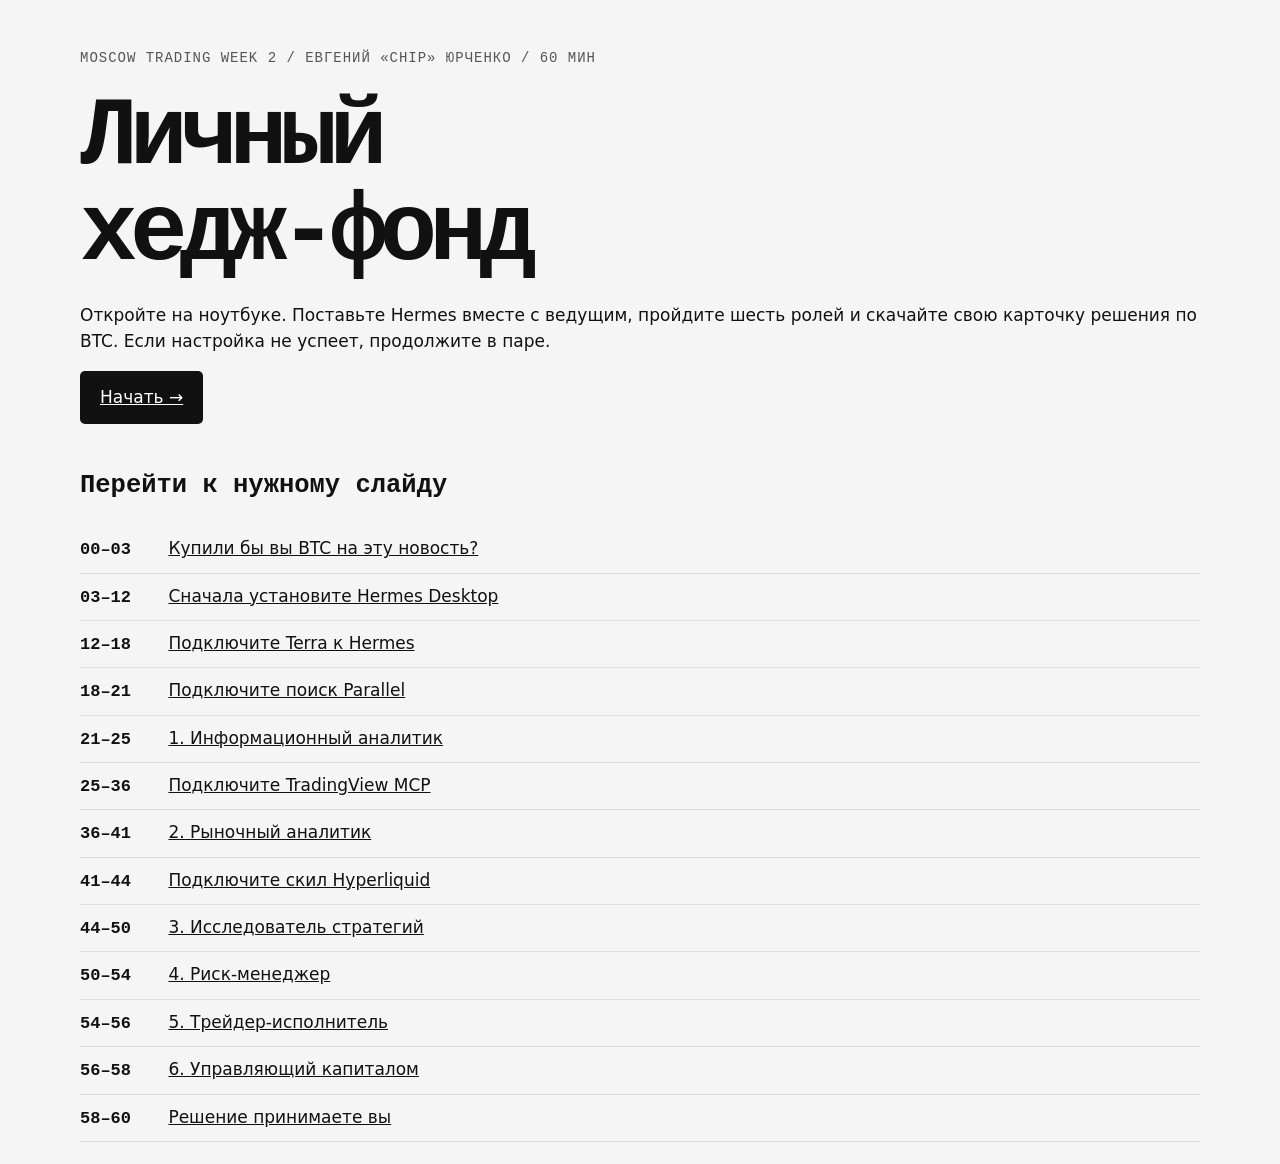
==== commit a541c0c0: "Publish the laptop-first BTC workshop route" ====
--- a/presentations/2026-11-19-mtw2-workshop/index.html
+++ b/presentations/2026-11-19-mtw2-workshop/index.html
@@ -1 +1 @@
-<!doctype html><html lang="ru"><head><meta charset="utf-8"><meta name="viewport" content="width=device-width,initial-scale=1"><title>Личный хедж-фонд · Практика MTW2</title><style>body{margin:0;background:#f5f5f5;color:#111;font:17px/1.55 system-ui,sans-serif}main{width:min(1120px,calc(100% - 40px));margin:auto;padding:48px 0}h1,h2,.meta{font-family:ui-monospace,monospace}h1{font-size:clamp(40px,8vw,96px);line-height:1;letter-spacing:-.08em;margin:20px 0}.meta{font-size:14px;letter-spacing:.07em;color:#555}.button{display:inline-block;background:#111;color:#fff;padding:13px 20px;border-radius:5px}.grid{display:grid;grid-template-columns:repeat(auto-fit,minmax(min(100%,245px),1fr));gap:12px}.tile{background:white;border:1px solid #ddd;border-top:2px solid #222;padding:16px;display:grid;grid-template-columns:78px 1fr;gap:12px;align-items:center;text-decoration:none;color:#111}.tile:hover{border-color:#555}.tile img{width:78px}.tile small{display:block;color:#555}.task{background:white;margin:12px 0;border-left:3px solid #111;padding:15px 18px}a{color:inherit}section{margin-top:42px}.agenda p{border-bottom:1px solid #ddd;padding:9px 0;margin:0}.agenda b{display:inline-block;min-width:83px;font-family:monospace}.fine{color:#555;font-size:14px}</style></head><body><main><header><div class="meta">MOSCOW TRADING WEEK 2 / ЕВГЕНИЙ «CHIP» ЮРЧЕНКО / 60 МИН</div><h1>Личный<br>хедж-фонд</h1><p>Откройте на ноутбуке. Поставьте Hermes вместе с ведущим, пройдите шесть ролей и скачайте свою карточку решения по BTC. Если настройка не успеет, продолжите в паре.</p><a class="button" href="slides.html">Начать →</a></header><section class="agenda" id="tasks"><h2>Перейти к нужному слайду</h2><p><b>00–05</b> <a href="slides.html#cover">Купили бы вы BTC на эту новость?</a></p><p id="setup"><b>05–11</b> <a href="slides.html#setup">Сначала установите Hermes Desktop</a></p><p><b>11–18</b> <a href="slides.html#model">Подключите Terra к Hermes</a></p><p><b>18–20</b> <a href="slides.html#parallel">Подключите поиск Parallel</a></p><p><b>20–24</b> <a href="slides.html#brief">1. Информационный аналитик</a></p><p><b>24–27</b> <a href="slides.html#tv-connect">Подключите TradingView MCP</a></p><p id="tv-setup"><b>27–34</b> <a href="slides.html#analysis">2. Рыночный аналитик</a></p><p><b>34–36</b> <a href="slides.html#hl-connect">Подключите скил Hyperliquid</a></p><p id="skills"><b>36–45</b> <a href="slides.html#research">3. Исследователь стратегий</a></p><p><b>45–53</b> <a href="slides.html#risk">4. Риск-менеджер</a></p><p><b>53–55</b> <a href="slides.html#ticket">5. Трейдер-исполнитель</a></p><p><b>55–57</b> <a href="slides.html#capital">6. Управляющий капиталом</a></p><p><b>57–60</b> <a href="slides.html#close">Решение принимаете вы</a></p></section></main></body></html>+<!doctype html><html lang="ru"><head><meta charset="utf-8"><meta name="viewport" content="width=device-width,initial-scale=1"><title>Личный хедж-фонд · Практика MTW2</title><style>body{margin:0;background:#f5f5f5;color:#111;font:17px/1.55 system-ui,sans-serif}main{width:min(1120px,calc(100% - 40px));margin:auto;padding:48px 0}h1,h2,.meta{font-family:ui-monospace,monospace}h1{font-size:clamp(40px,8vw,96px);line-height:1;letter-spacing:-.08em;margin:20px 0}.meta{font-size:14px;letter-spacing:.07em;color:#555}.button{display:inline-block;background:#111;color:#fff;padding:13px 20px;border-radius:5px}.grid{display:grid;grid-template-columns:repeat(auto-fit,minmax(min(100%,245px),1fr));gap:12px}.tile{background:white;border:1px solid #ddd;border-top:2px solid #222;padding:16px;display:grid;grid-template-columns:78px 1fr;gap:12px;align-items:center;text-decoration:none;color:#111}.tile:hover{border-color:#555}.tile img{width:78px}.tile small{display:block;color:#555}.task{background:white;margin:12px 0;border-left:3px solid #111;padding:15px 18px}a{color:inherit}section{margin-top:42px}.agenda p{border-bottom:1px solid #ddd;padding:9px 0;margin:0}.agenda b{display:inline-block;min-width:83px;font-family:monospace}.fine{color:#555;font-size:14px}</style></head><body><main><header><div class="meta">MOSCOW TRADING WEEK 2 / ЕВГЕНИЙ «CHIP» ЮРЧЕНКО / 60 МИН</div><h1>Личный<br>хедж-фонд</h1><p>Откройте на ноутбуке. Поставьте Hermes вместе с ведущим, пройдите шесть ролей и скачайте свою карточку решения по BTC. Если настройка не успеет, продолжите в паре.</p><a class="button" href="slides.html">Начать →</a></header><section class="agenda" id="tasks"><h2>Перейти к нужному слайду</h2><p><b>00–03</b> <a href="slides.html#cover">Купили бы вы BTC на эту новость?</a></p><p id="setup"><b>03–12</b> <a href="slides.html#setup">Сначала установите Hermes Desktop</a></p><p><b>12–18</b> <a href="slides.html#model">Подключите Terra к Hermes</a></p><p><b>18–21</b> <a href="slides.html#parallel">Подключите поиск Parallel</a></p><p><b>21–25</b> <a href="slides.html#brief">1. Информационный аналитик</a></p><p><b>25–36</b> <a href="slides.html#tv-connect">Подключите TradingView MCP</a></p><p id="tv-setup"><b>36–41</b> <a href="slides.html#analysis">2. Рыночный аналитик</a></p><p><b>41–44</b> <a href="slides.html#hl-connect">Подключите скил Hyperliquid</a></p><p id="skills"><b>44–50</b> <a href="slides.html#research">3. Исследователь стратегий</a></p><p><b>50–54</b> <a href="slides.html#risk">4. Риск-менеджер</a></p><p><b>54–56</b> <a href="slides.html#ticket">5. Трейдер-исполнитель</a></p><p><b>56–58</b> <a href="slides.html#capital">6. Управляющий капиталом</a></p><p><b>58–60</b> <a href="slides.html#close">Решение принимаете вы</a></p></section></main></body></html>
